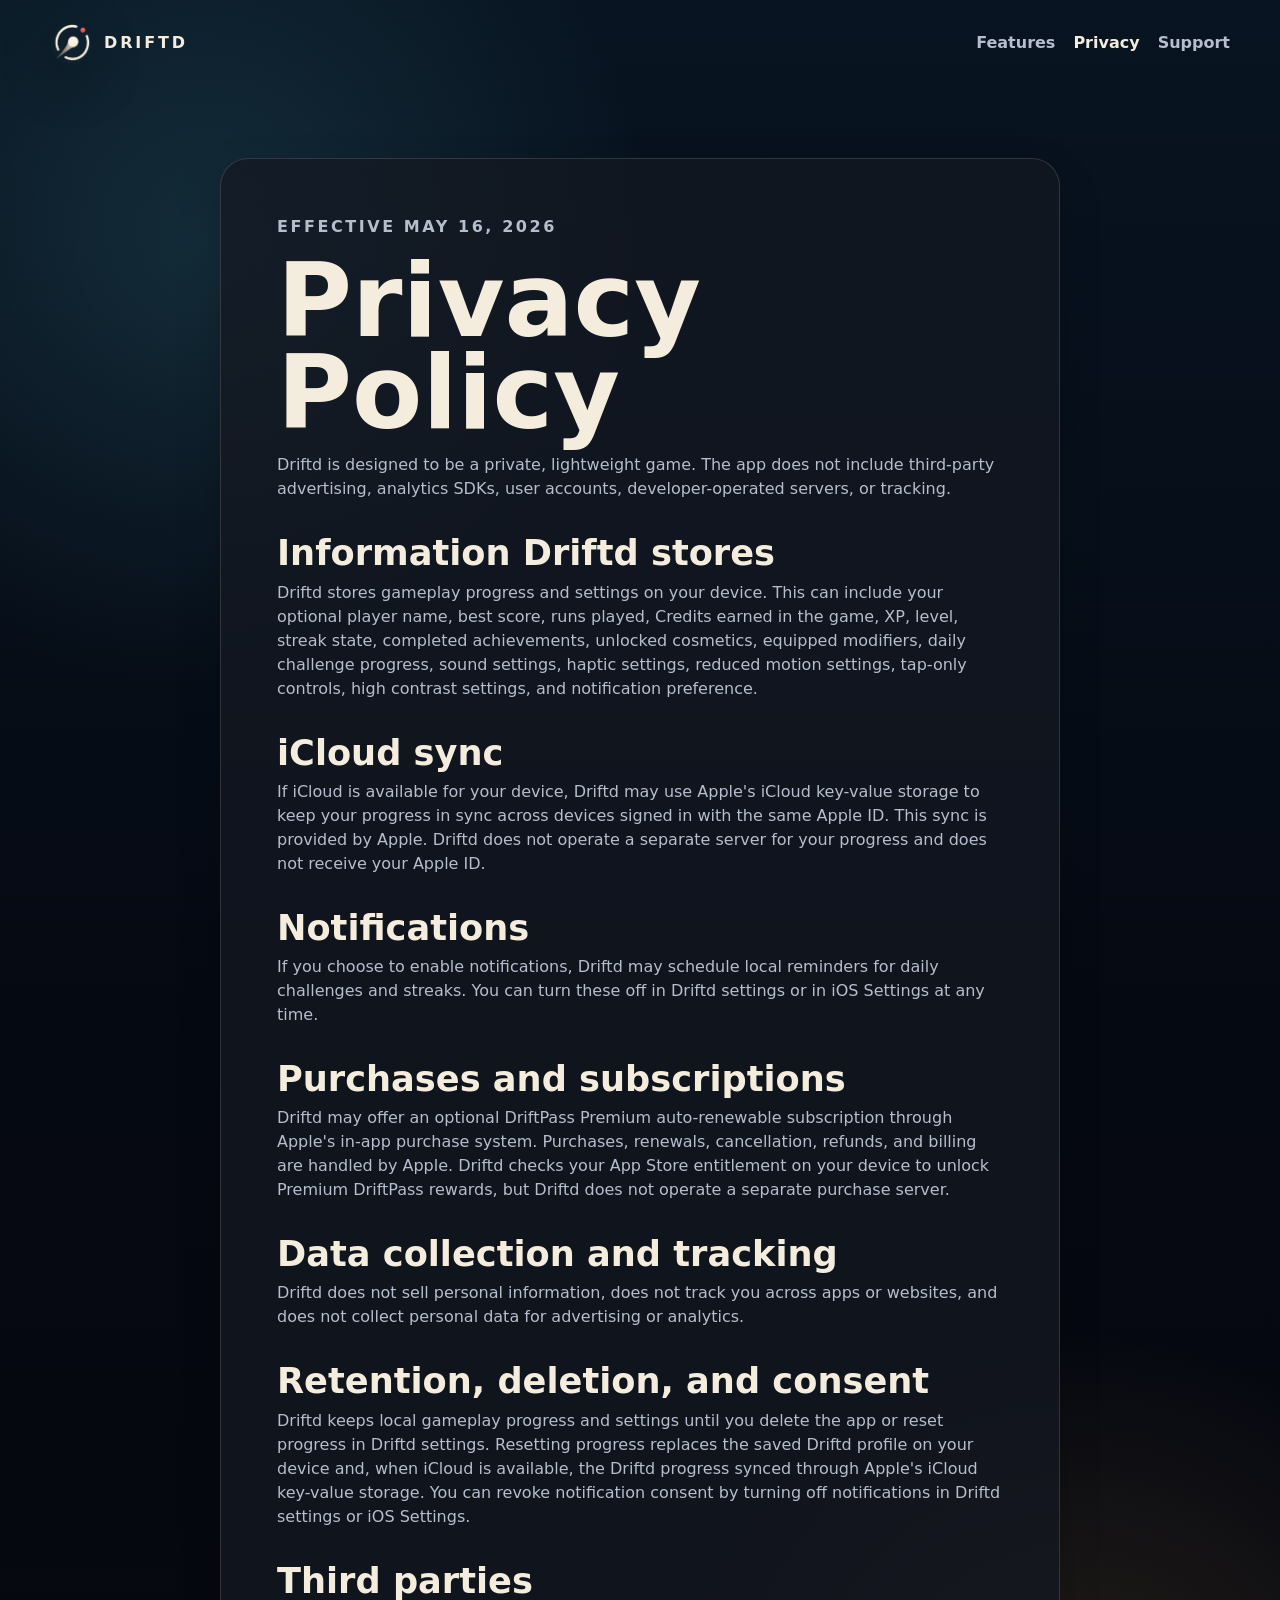
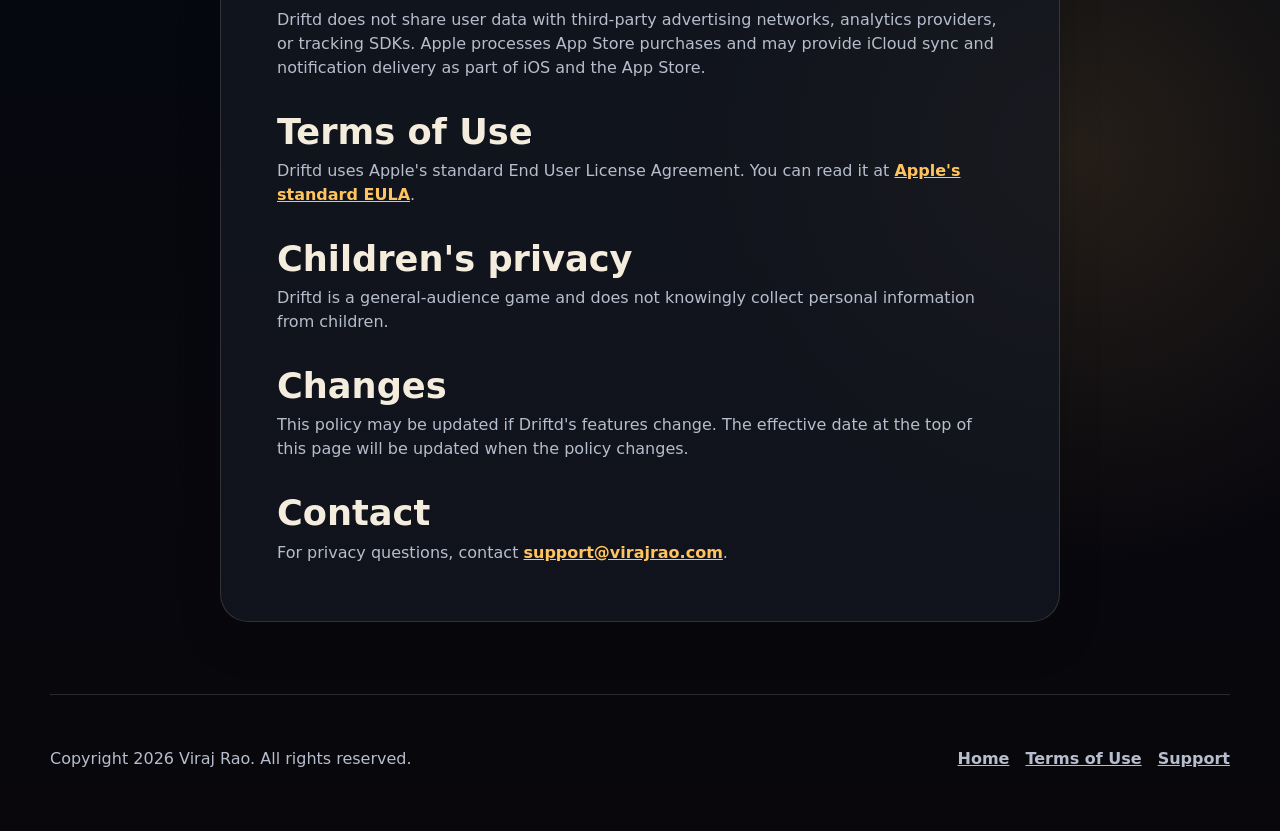
==== privacy.html @ 7805ecb0 "Update App Store legal pages" ====
<!doctype html>
<html lang="en">
<head>
  <meta charset="utf-8">
  <meta name="viewport" content="width=device-width, initial-scale=1">
  <title>Privacy Policy - Driftd</title>
  <meta name="description" content="Privacy Policy for Driftd, an iPhone game by Viraj Rao.">
  <link rel="icon" href="assets/driftd-app-icon.png">
  <link rel="stylesheet" href="styles.css">
</head>
<body>
  <header class="site-header">
    <a class="brand" href="index.html" aria-label="Driftd home">
      <img src="assets/driftd-logo.png" alt="" width="42" height="42">
      <span>DRIFTD</span>
    </a>
    <nav aria-label="Main navigation">
      <a href="index.html#features">Features</a>
      <a href="privacy.html" aria-current="page">Privacy</a>
      <a href="support.html">Support</a>
    </nav>
  </header>

  <main class="legal">
    <p class="eyebrow">Effective May 16, 2026</p>
    <h1>Privacy Policy</h1>

    <p>Driftd is designed to be a private, lightweight game. The app does not include third-party advertising, analytics SDKs, user accounts, developer-operated servers, or tracking.</p>

    <h2>Information Driftd stores</h2>
    <p>Driftd stores gameplay progress and settings on your device. This can include your optional player name, best score, runs played, Credits earned in the game, XP, level, streak state, completed achievements, unlocked cosmetics, equipped modifiers, daily challenge progress, sound settings, haptic settings, reduced motion settings, tap-only controls, high contrast settings, and notification preference.</p>

    <h2>iCloud sync</h2>
    <p>If iCloud is available for your device, Driftd may use Apple's iCloud key-value storage to keep your progress in sync across devices signed in with the same Apple ID. This sync is provided by Apple. Driftd does not operate a separate server for your progress and does not receive your Apple ID.</p>

    <h2>Notifications</h2>
    <p>If you choose to enable notifications, Driftd may schedule local reminders for daily challenges and streaks. You can turn these off in Driftd settings or in iOS Settings at any time.</p>

    <h2>Purchases and subscriptions</h2>
    <p>Driftd may offer an optional DriftPass Premium auto-renewable subscription through Apple's in-app purchase system. Purchases, renewals, cancellation, refunds, and billing are handled by Apple. Driftd checks your App Store entitlement on your device to unlock Premium DriftPass rewards, but Driftd does not operate a separate purchase server.</p>

    <h2>Data collection and tracking</h2>
    <p>Driftd does not sell personal information, does not track you across apps or websites, and does not collect personal data for advertising or analytics.</p>

    <h2>Retention, deletion, and consent</h2>
    <p>Driftd keeps local gameplay progress and settings until you delete the app or reset progress in Driftd settings. Resetting progress replaces the saved Driftd profile on your device and, when iCloud is available, the Driftd progress synced through Apple's iCloud key-value storage. You can revoke notification consent by turning off notifications in Driftd settings or iOS Settings.</p>

    <h2>Third parties</h2>
    <p>Driftd does not share user data with third-party advertising networks, analytics providers, or tracking SDKs. Apple processes App Store purchases and may provide iCloud sync and notification delivery as part of iOS and the App Store.</p>

    <h2>Terms of Use</h2>
    <p>Driftd uses Apple's standard End User License Agreement. You can read it at <a href="https://www.apple.com/legal/internet-services/itunes/dev/stdeula/">Apple's standard EULA</a>.</p>

    <h2>Children's privacy</h2>
    <p>Driftd is a general-audience game and does not knowingly collect personal information from children.</p>

    <h2>Changes</h2>
    <p>This policy may be updated if Driftd's features change. The effective date at the top of this page will be updated when the policy changes.</p>

    <h2>Contact</h2>
    <p>For privacy questions, contact <a href="mailto:support@virajrao.com">support@virajrao.com</a>.</p>
  </main>

  <footer class="site-footer">
    <p>Copyright 2026 Viraj Rao. All rights reserved.</p>
    <div>
      <a href="index.html">Home</a>
      <a href="https://www.apple.com/legal/internet-services/itunes/dev/stdeula/">Terms of Use</a>
      <a href="support.html">Support</a>
    </div>
  </footer>
</body>
</html>
---- styles.css ----
:root {
  color-scheme: dark;
  --ink: #050912;
  --panel: #151922;
  --panel-strong: #1d202a;
  --cream: #f4eddd;
  --muted: #b6bdcc;
  --cyan: #6deaff;
  --gold: #ffc45f;
  --coral: #ff796f;
  --lime: #b9f783;
  --line: rgba(244, 237, 221, 0.14);
}

* {
  box-sizing: border-box;
}

html {
  scroll-behavior: smooth;
}

body {
  margin: 0;
  font-family: Inter, ui-sans-serif, system-ui, -apple-system, BlinkMacSystemFont, "Segoe UI", sans-serif;
  background:
    radial-gradient(circle at 16% 10%, rgba(109, 234, 255, 0.12), transparent 28rem),
    radial-gradient(circle at 84% 72%, rgba(255, 196, 95, 0.12), transparent 26rem),
    linear-gradient(180deg, #081421 0%, var(--ink) 42%, #09070c 100%);
  color: var(--cream);
  line-height: 1.5;
}

a {
  color: inherit;
}

.site-header,
.site-footer {
  width: min(1180px, calc(100% - 32px));
  margin: 0 auto;
  display: flex;
  align-items: center;
  justify-content: space-between;
  gap: 18px;
}

.site-header {
  padding: 22px 0;
}

.brand {
  display: inline-flex;
  align-items: center;
  gap: 12px;
  text-decoration: none;
  font-weight: 800;
  letter-spacing: 0.18em;
}

.brand img,
.app-icon {
  border-radius: 22px;
  box-shadow: 0 18px 52px rgba(0, 0, 0, 0.32);
}

nav {
  display: flex;
  align-items: center;
  gap: 18px;
  color: var(--muted);
  font-weight: 700;
}

nav a {
  text-decoration: none;
}

nav a:hover,
nav a[aria-current="page"] {
  color: var(--cream);
}

.hero {
  width: min(1180px, calc(100% - 32px));
  min-height: calc(100svh - 88px);
  margin: 0 auto;
  display: grid;
  grid-template-columns: minmax(0, 1fr) minmax(320px, 430px);
  gap: 64px;
  align-items: center;
  padding: 28px 0 70px;
}

.hero-copy {
  max-width: 650px;
}

.eyebrow {
  margin: 0 0 10px;
  color: var(--gold);
  font-size: 0.84rem;
  font-weight: 800;
  letter-spacing: 0.16em;
  text-transform: uppercase;
}

h1,
h2,
h3,
p {
  overflow-wrap: anywhere;
}

h1 {
  margin: 16px 0 14px;
  font-size: clamp(4.8rem, 16vw, 10.5rem);
  line-height: 0.9;
  letter-spacing: 0;
}

.lede {
  max-width: 560px;
  margin: 0;
  color: var(--muted);
  font-size: clamp(1.22rem, 2.8vw, 2rem);
  font-weight: 650;
}

.actions {
  display: flex;
  flex-wrap: wrap;
  gap: 14px;
  margin-top: 32px;
}

.button {
  display: inline-flex;
  align-items: center;
  justify-content: center;
  min-height: 52px;
  padding: 0 20px;
  border-radius: 999px;
  text-decoration: none;
  font-weight: 800;
}

.primary {
  background: var(--gold);
  color: #15100a;
}

.secondary {
  background: rgba(244, 237, 221, 0.08);
  color: var(--cream);
  border: 1px solid var(--line);
}

.hero-media {
  justify-self: center;
  width: min(100%, 390px);
  max-height: 78svh;
  overflow: hidden;
  border: 1px solid var(--line);
  border-radius: 34px;
  background: var(--panel);
  box-shadow: 0 26px 80px rgba(0, 0, 0, 0.38);
}

.hero-media img,
.phone-grid img {
  display: block;
  width: 100%;
  height: auto;
}

.section {
  width: min(1180px, calc(100% - 32px));
  margin: 0 auto;
  padding: 72px 0;
}

.section-heading {
  max-width: 760px;
  margin-bottom: 28px;
}

h2 {
  margin: 0;
  font-size: clamp(2.2rem, 7vw, 4.8rem);
  line-height: 1;
  letter-spacing: 0;
}

.feature-grid {
  display: grid;
  grid-template-columns: repeat(3, minmax(0, 1fr));
  gap: 14px;
}

.feature-grid article,
.legal,
.phone-grid figure {
  border: 1px solid var(--line);
  background: rgba(21, 25, 34, 0.74);
  box-shadow: 0 18px 44px rgba(0, 0, 0, 0.18);
}

.feature-grid article {
  min-height: 190px;
  padding: 24px;
  border-radius: 24px;
}

h3 {
  margin: 0 0 10px;
  font-size: 1.3rem;
}

.feature-grid p,
.legal p {
  margin: 0;
  color: var(--muted);
  font-size: 1rem;
}

.phone-grid {
  display: grid;
  grid-template-columns: repeat(4, minmax(0, 1fr));
  gap: 16px;
}

.phone-grid figure {
  margin: 0;
  border-radius: 24px;
  overflow: hidden;
}

.phone-grid img {
  aspect-ratio: 1320 / 2868;
  object-fit: cover;
  object-position: top;
}

figcaption {
  padding: 14px 16px 16px;
  color: var(--cream);
  font-weight: 800;
}

.legal {
  width: min(840px, calc(100% - 32px));
  margin: 72px auto;
  padding: clamp(24px, 6vw, 56px);
  border-radius: 28px;
}

.legal h1 {
  font-size: clamp(3rem, 10vw, 6.4rem);
}

.legal h2 {
  margin-top: 34px;
  margin-bottom: 10px;
  font-size: clamp(1.45rem, 4vw, 2.2rem);
}

.legal a {
  color: var(--gold);
  font-weight: 800;
}

.site-footer {
  padding: 36px 0 44px;
  color: var(--muted);
  border-top: 1px solid var(--line);
}

.site-footer div {
  display: flex;
  gap: 16px;
  font-weight: 800;
}

@media (max-width: 900px) {
  .site-header,
  .site-footer {
    align-items: flex-start;
    flex-direction: column;
  }

  .hero {
    grid-template-columns: 1fr;
    gap: 34px;
    min-height: 0;
  }

  .hero-media {
    width: min(100%, 330px);
  }

  .feature-grid,
  .phone-grid {
    grid-template-columns: 1fr 1fr;
  }
}

@media (max-width: 560px) {
  nav {
    width: 100%;
    justify-content: space-between;
    gap: 10px;
  }

  .actions,
  .button {
    width: 100%;
  }

  .feature-grid,
  .phone-grid {
    grid-template-columns: 1fr;
  }
}
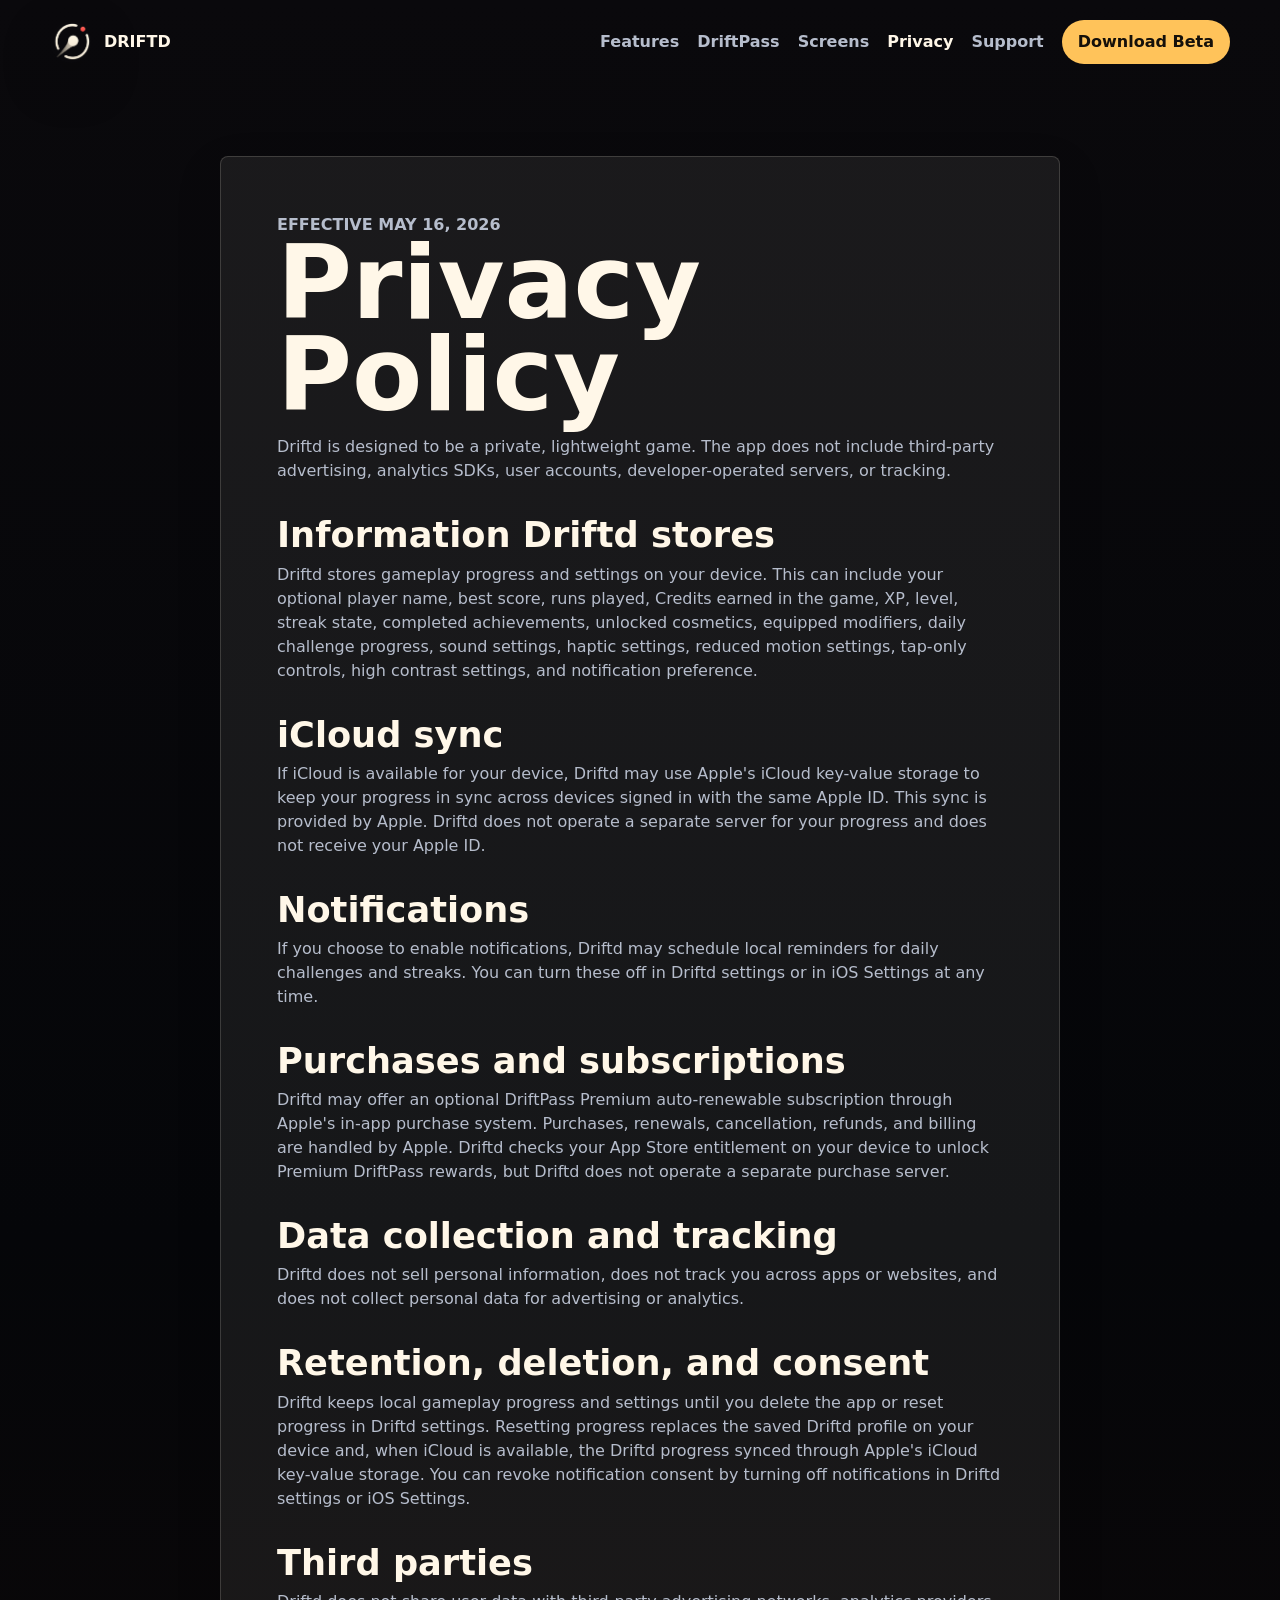
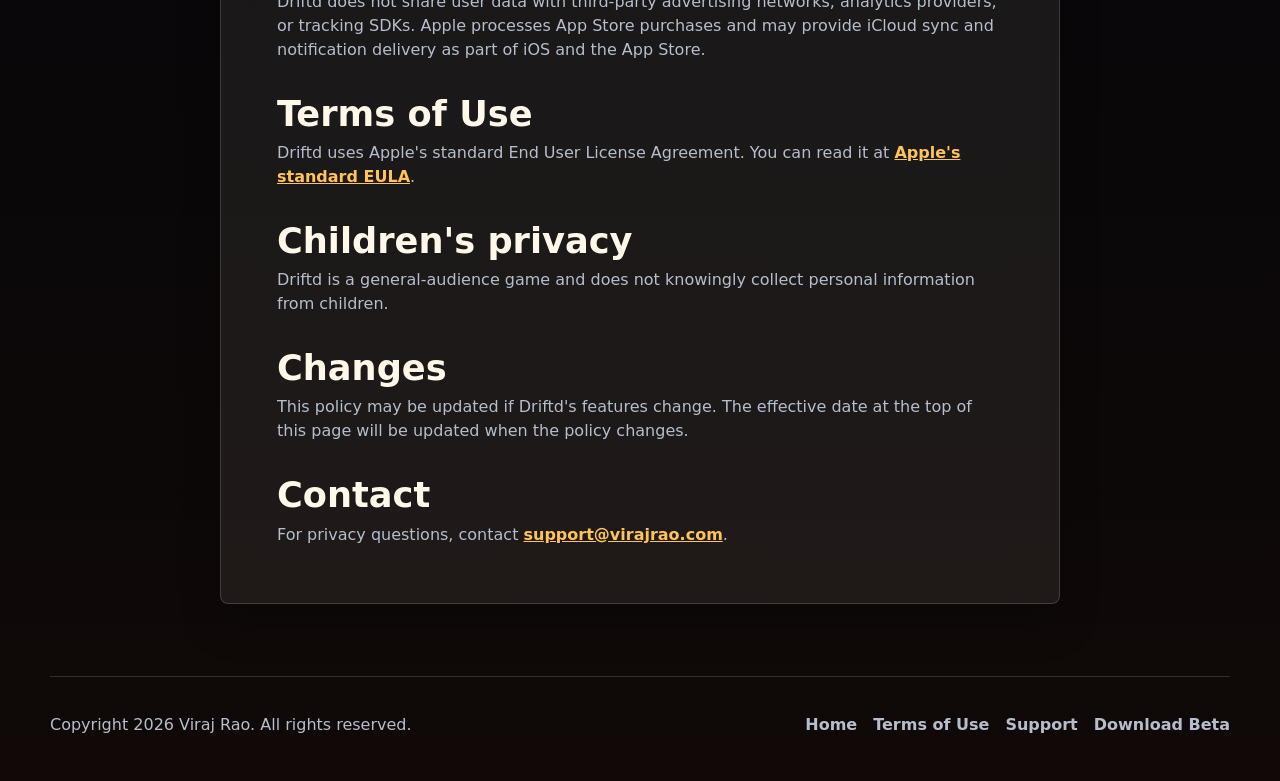
==== commit e7ba98d4: "Refresh Driftd website beta landing page" ====
--- a/privacy.html
+++ b/privacy.html
@@ -16,8 +16,11 @@
     </a>
     <nav aria-label="Main navigation">
       <a href="index.html#features">Features</a>
+      <a href="index.html#driftpass">DriftPass</a>
+      <a href="index.html#screenshots">Screens</a>
       <a href="privacy.html" aria-current="page">Privacy</a>
       <a href="support.html">Support</a>
+      <a class="nav-cta" href="https://testflight.apple.com/join/kvmJxUBj">Download Beta</a>
     </nav>
   </header>
 
@@ -67,6 +70,7 @@
       <a href="index.html">Home</a>
       <a href="https://www.apple.com/legal/internet-services/itunes/dev/stdeula/">Terms of Use</a>
       <a href="support.html">Support</a>
+      <a href="https://testflight.apple.com/join/kvmJxUBj">Download Beta</a>
     </div>
   </footer>
 </body>
--- a/styles.css
+++ b/styles.css
@@ -1,15 +1,18 @@
 :root {
   color-scheme: dark;
-  --ink: #050912;
-  --panel: #151922;
-  --panel-strong: #1d202a;
-  --cream: #f4eddd;
+  --bg: #08080d;
+  --bg-deep: #050609;
+  --ink: #fff7e8;
+  --soft: #e3ddcf;
   --muted: #b6bdcc;
+  --surface: rgba(255, 247, 232, 0.07);
+  --surface-strong: rgba(255, 247, 232, 0.12);
+  --line: rgba(255, 247, 232, 0.16);
+  --gold: #ffc35a;
   --cyan: #6deaff;
-  --gold: #ffc45f;
   --coral: #ff796f;
-  --lime: #b9f783;
-  --line: rgba(244, 237, 221, 0.14);
+  --violet: #9b7cf6;
+  --green: #b9f783;
 }
 
 * {
@@ -18,17 +21,16 @@
 
 html {
   scroll-behavior: smooth;
+  overflow-x: hidden;
 }
 
 body {
   margin: 0;
   font-family: Inter, ui-sans-serif, system-ui, -apple-system, BlinkMacSystemFont, "Segoe UI", sans-serif;
-  background:
-    radial-gradient(circle at 16% 10%, rgba(109, 234, 255, 0.12), transparent 28rem),
-    radial-gradient(circle at 84% 72%, rgba(255, 196, 95, 0.12), transparent 26rem),
-    linear-gradient(180deg, #081421 0%, var(--ink) 42%, #09070c 100%);
-  color: var(--cream);
+  background: linear-gradient(180deg, #0a090c 0%, var(--bg-deep) 52%, #100908 100%);
+  color: var(--ink);
   line-height: 1.5;
+  overflow-x: hidden;
 }
 
 a {
@@ -37,7 +39,7 @@
 
 .site-header,
 .site-footer {
-  width: min(1180px, calc(100% - 32px));
+  width: min(1180px, calc(100vw - 32px));
   margin: 0 auto;
   display: flex;
   align-items: center;
@@ -46,16 +48,19 @@
 }
 
 .site-header {
-  padding: 22px 0;
+  position: relative;
+  z-index: 4;
+  padding: 20px 0;
 }
 
 .brand {
   display: inline-flex;
   align-items: center;
   gap: 12px;
+  color: var(--ink);
+  font-weight: 900;
+  letter-spacing: 0;
   text-decoration: none;
-  font-weight: 800;
-  letter-spacing: 0.18em;
 }
 
 .brand img,
@@ -66,72 +71,131 @@
 
 nav {
   display: flex;
+  flex-wrap: wrap;
   align-items: center;
-  gap: 18px;
+  justify-content: flex-end;
+  gap: 10px 18px;
   color: var(--muted);
-  font-weight: 700;
+  font-weight: 750;
 }
 
 nav a {
+  padding: 8px 0;
   text-decoration: none;
 }
 
 nav a:hover,
 nav a[aria-current="page"] {
-  color: var(--cream);
+  color: var(--ink);
+}
+
+.nav-cta {
+  min-height: 42px;
+  padding: 10px 16px;
+  border-radius: 999px;
+  background: var(--gold);
+  color: #15100a;
 }
 
 .hero {
-  width: min(1180px, calc(100% - 32px));
-  min-height: calc(100svh - 88px);
+  position: relative;
+  isolation: isolate;
+  min-height: min(640px, 62svh);
+  overflow: hidden;
+  display: flex;
+  align-items: center;
+}
+
+.hero::before {
+  position: absolute;
+  z-index: -1;
+  inset: 0;
+  content: "";
+  background:
+    linear-gradient(90deg, rgba(5, 6, 9, 0.96) 0%, rgba(5, 6, 9, 0.84) 38%, rgba(5, 6, 9, 0.36) 72%, rgba(5, 6, 9, 0.78) 100%),
+    linear-gradient(180deg, rgba(5, 6, 9, 0.12) 0%, rgba(5, 6, 9, 0.86) 100%);
+}
+
+.hero-bg {
+  position: absolute;
+  z-index: -2;
+  inset: 0;
+  background: var(--bg);
+}
+
+.hero-bg img {
+  display: block;
+  width: 100%;
+  height: 100%;
+  object-fit: cover;
+  object-position: 66% 18%;
+  opacity: 0.76;
+  filter: saturate(1.08) contrast(1.08);
+}
+
+.hero-copy {
+  width: min(1180px, calc(100vw - 32px));
   margin: 0 auto;
-  display: grid;
-  grid-template-columns: minmax(0, 1fr) minmax(320px, 430px);
-  gap: 64px;
-  align-items: center;
-  padding: 28px 0 70px;
-}
-
-.hero-copy {
-  max-width: 650px;
+  padding: clamp(24px, 4vw, 46px) 0 clamp(28px, 4vw, 48px);
+}
+
+.app-icon {
+  width: 76px;
+  height: 76px;
 }
 
 .eyebrow {
-  margin: 0 0 10px;
+  margin: 18px 0 10px;
   color: var(--gold);
   font-size: 0.84rem;
-  font-weight: 800;
-  letter-spacing: 0.16em;
+  font-weight: 850;
+  letter-spacing: 0;
   text-transform: uppercase;
 }
 
 h1,
 h2,
 h3,
-p {
+p,
+li {
   overflow-wrap: anywhere;
 }
 
 h1 {
-  margin: 16px 0 14px;
-  font-size: clamp(4.8rem, 16vw, 10.5rem);
+  max-width: 760px;
+  margin: 0 0 14px;
+  font-size: clamp(4.1rem, 9vw, 7.2rem);
   line-height: 0.9;
   letter-spacing: 0;
 }
 
+h2 {
+  margin: 0;
+  color: var(--ink);
+  font-size: clamp(2.15rem, 6vw, 4.7rem);
+  line-height: 1;
+  letter-spacing: 0;
+}
+
+h3 {
+  margin: 0 0 10px;
+  color: var(--ink);
+  font-size: 1.25rem;
+}
+
 .lede {
-  max-width: 560px;
-  margin: 0;
-  color: var(--muted);
-  font-size: clamp(1.22rem, 2.8vw, 2rem);
+  max-width: min(640px, calc(100vw - 32px));
+  margin: 0;
+  color: var(--soft);
+  font-size: clamp(1.2rem, 2.6vw, 1.9rem);
   font-weight: 650;
 }
 
 .actions {
   display: flex;
   flex-wrap: wrap;
-  gap: 14px;
-  margin-top: 32px;
+  gap: 12px;
+  margin-top: 30px;
 }
 
 .button {
@@ -141,8 +205,14 @@
   min-height: 52px;
   padding: 0 20px;
   border-radius: 999px;
+  font-weight: 850;
+  text-align: center;
   text-decoration: none;
-  font-weight: 800;
+}
+
+.button:hover,
+.nav-cta:hover {
+  transform: translateY(-1px);
 }
 
 .primary {
@@ -151,89 +221,179 @@
 }
 
 .secondary {
-  background: rgba(244, 237, 221, 0.08);
-  color: var(--cream);
   border: 1px solid var(--line);
-}
-
-.hero-media {
+  background: var(--surface);
+  color: var(--ink);
+}
+
+.hero-points {
+  display: flex;
+  flex-wrap: wrap;
+  gap: 10px 18px;
+  max-width: 760px;
+  margin-top: 22px;
+  color: var(--muted);
+  font-weight: 750;
+}
+
+.hero-points span {
+  padding-left: 12px;
+  border-left: 3px solid var(--cyan);
+}
+
+.hero-points span:nth-child(2) {
+  border-color: var(--coral);
+}
+
+.hero-points span:nth-child(3) {
+  border-color: var(--green);
+}
+
+.section {
+  width: min(1180px, calc(100vw - 32px));
+  margin: 0 auto;
+  padding: 76px 0;
+}
+
+#features {
+  padding-top: 42px;
+}
+
+.section-heading {
+  max-width: 820px;
+  margin-bottom: 30px;
+}
+
+.section-heading .eyebrow,
+.pass-copy .eyebrow,
+.legal .eyebrow {
+  margin-top: 0;
+}
+
+.section-heading > p:not(.eyebrow),
+.pass-copy > p:not(.eyebrow) {
+  max-width: 690px;
+  margin: 18px 0 0;
+  color: var(--muted);
+  font-size: 1.12rem;
+  font-weight: 600;
+}
+
+.feature-grid {
+  display: grid;
+  grid-template-columns: repeat(3, minmax(0, 1fr));
+  gap: 14px;
+}
+
+.feature-grid article,
+.legal,
+.phone-grid figure {
+  border: 1px solid var(--line);
+  background: var(--surface);
+  box-shadow: 0 18px 44px rgba(0, 0, 0, 0.18);
+}
+
+.feature-grid article {
+  min-height: 184px;
+  padding: 24px;
+  border-top: 4px solid var(--cyan);
+  border-radius: 8px;
+}
+
+.feature-grid article:nth-child(2),
+.feature-grid article:nth-child(6) {
+  border-top-color: var(--gold);
+}
+
+.feature-grid article:nth-child(3),
+.feature-grid article:nth-child(5) {
+  border-top-color: var(--coral);
+}
+
+.feature-grid article:nth-child(4) {
+  border-top-color: var(--violet);
+}
+
+.feature-grid p,
+.legal p {
+  margin: 0;
+  color: var(--muted);
+  font-size: 1rem;
+}
+
+.pass-section {
+  display: grid;
+  grid-template-columns: minmax(0, 1fr) minmax(260px, 350px);
+  gap: clamp(32px, 7vw, 76px);
+  align-items: center;
+}
+
+.pass-copy {
+  max-width: 720px;
+}
+
+.pass-list {
+  display: grid;
+  gap: 10px;
+  margin: 24px 0 28px;
+  padding: 0;
+  color: var(--soft);
+  font-weight: 700;
+  list-style: none;
+}
+
+.pass-list li {
+  position: relative;
+  padding-left: 18px;
+}
+
+.pass-list li::before {
+  position: absolute;
+  top: 0.72em;
+  left: 0;
+  width: 7px;
+  height: 7px;
+  border-radius: 999px;
+  background: var(--cyan);
+  content: "";
+}
+
+.pass-list li:nth-child(2)::before {
+  background: var(--violet);
+}
+
+.pass-list li:nth-child(3)::before {
+  background: var(--gold);
+}
+
+.pass-shot {
   justify-self: center;
-  width: min(100%, 390px);
-  max-height: 78svh;
+  width: min(100%, 350px);
+  margin: 0;
   overflow: hidden;
   border: 1px solid var(--line);
-  border-radius: 34px;
-  background: var(--panel);
+  border-radius: 28px;
+  background: rgba(255, 247, 232, 0.05);
   box-shadow: 0 26px 80px rgba(0, 0, 0, 0.38);
 }
 
-.hero-media img,
+.pass-shot img,
 .phone-grid img {
   display: block;
   width: 100%;
   height: auto;
 }
 
-.section {
-  width: min(1180px, calc(100% - 32px));
-  margin: 0 auto;
-  padding: 72px 0;
-}
-
-.section-heading {
-  max-width: 760px;
-  margin-bottom: 28px;
-}
-
-h2 {
-  margin: 0;
-  font-size: clamp(2.2rem, 7vw, 4.8rem);
-  line-height: 1;
-  letter-spacing: 0;
-}
-
-.feature-grid {
-  display: grid;
-  grid-template-columns: repeat(3, minmax(0, 1fr));
-  gap: 14px;
-}
-
-.feature-grid article,
-.legal,
-.phone-grid figure {
-  border: 1px solid var(--line);
-  background: rgba(21, 25, 34, 0.74);
-  box-shadow: 0 18px 44px rgba(0, 0, 0, 0.18);
-}
-
-.feature-grid article {
-  min-height: 190px;
-  padding: 24px;
-  border-radius: 24px;
-}
-
-h3 {
-  margin: 0 0 10px;
-  font-size: 1.3rem;
-}
-
-.feature-grid p,
-.legal p {
-  margin: 0;
-  color: var(--muted);
-  font-size: 1rem;
-}
-
 .phone-grid {
   display: grid;
-  grid-template-columns: repeat(4, minmax(0, 1fr));
+  grid-template-columns: repeat(auto-fit, minmax(180px, 1fr));
   gap: 16px;
 }
 
 .phone-grid figure {
   margin: 0;
-  border-radius: 24px;
   overflow: hidden;
+  border-radius: 8px;
 }
 
 .phone-grid img {
@@ -244,15 +404,15 @@
 
 figcaption {
   padding: 14px 16px 16px;
-  color: var(--cream);
-  font-weight: 800;
+  color: var(--ink);
+  font-weight: 850;
 }
 
 .legal {
-  width: min(840px, calc(100% - 32px));
+  width: min(840px, calc(100vw - 32px));
   margin: 72px auto;
   padding: clamp(24px, 6vw, 56px);
-  border-radius: 28px;
+  border-radius: 8px;
 }
 
 .legal h1 {
@@ -267,7 +427,7 @@
 
 .legal a {
   color: var(--gold);
-  font-weight: 800;
+  font-weight: 850;
 }
 
 .site-footer {
@@ -276,10 +436,19 @@
   border-top: 1px solid var(--line);
 }
 
+.site-footer p {
+  margin: 0;
+}
+
 .site-footer div {
   display: flex;
-  gap: 16px;
-  font-weight: 800;
+  flex-wrap: wrap;
+  gap: 10px 16px;
+  font-weight: 850;
+}
+
+.site-footer a {
+  text-decoration: none;
 }
 
 @media (max-width: 900px) {
@@ -289,32 +458,105 @@
     flex-direction: column;
   }
 
+  nav {
+    justify-content: flex-start;
+  }
+
   .hero {
+    min-height: 58svh;
+  }
+
+  .hero::before {
+    background:
+      linear-gradient(90deg, rgba(5, 6, 9, 0.96) 0%, rgba(5, 6, 9, 0.82) 55%, rgba(5, 6, 9, 0.58) 100%),
+      linear-gradient(180deg, rgba(5, 6, 9, 0.28) 0%, rgba(5, 6, 9, 0.88) 100%);
+  }
+
+  .hero-bg img {
+    object-position: 58% 18%;
+    opacity: 0.58;
+  }
+
+  .feature-grid {
+    grid-template-columns: 1fr 1fr;
+  }
+
+  .pass-section {
     grid-template-columns: 1fr;
-    gap: 34px;
-    min-height: 0;
-  }
-
-  .hero-media {
-    width: min(100%, 330px);
-  }
-
-  .feature-grid,
-  .phone-grid {
-    grid-template-columns: 1fr 1fr;
-  }
-}
-
-@media (max-width: 560px) {
+  }
+}
+
+@media (max-width: 600px) {
+  .site-header {
+    padding-bottom: 14px;
+  }
+
+  .brand img {
+    width: 38px;
+    height: 38px;
+    border-radius: 14px;
+  }
+
   nav {
     width: 100%;
-    justify-content: space-between;
-    gap: 10px;
-  }
-
-  .actions,
+    gap: 8px 14px;
+    font-size: 0.95rem;
+  }
+
+  .nav-cta {
+    flex: 0 1 21rem;
+    width: min(100%, 21rem);
+    text-align: center;
+  }
+
+  .hero {
+    min-height: 54svh;
+  }
+
+  .hero-copy {
+    padding: 36px 0 48px;
+  }
+
+  .app-icon {
+    width: 74px;
+    height: 74px;
+    border-radius: 18px;
+  }
+
+  h1 {
+    font-size: clamp(4rem, 20vw, 5.4rem);
+  }
+
+  h2 {
+    max-width: min(100%, 21.5rem);
+    font-size: clamp(2rem, 10vw, 3rem);
+  }
+
+  .lede {
+    max-width: min(100%, 21rem);
+    font-size: 1.14rem;
+  }
+
+  .actions {
+    width: 100%;
+    max-width: min(100%, 21rem);
+  }
+
   .button {
     width: 100%;
+  }
+
+  .section-heading,
+  .pass-copy {
+    max-width: min(100%, 21.5rem);
+  }
+
+  .hero-points {
+    display: none;
+  }
+
+  .section {
+    padding: 58px 0;
   }
 
   .feature-grid,
@@ -322,4 +564,3 @@
     grid-template-columns: 1fr;
   }
 }
-
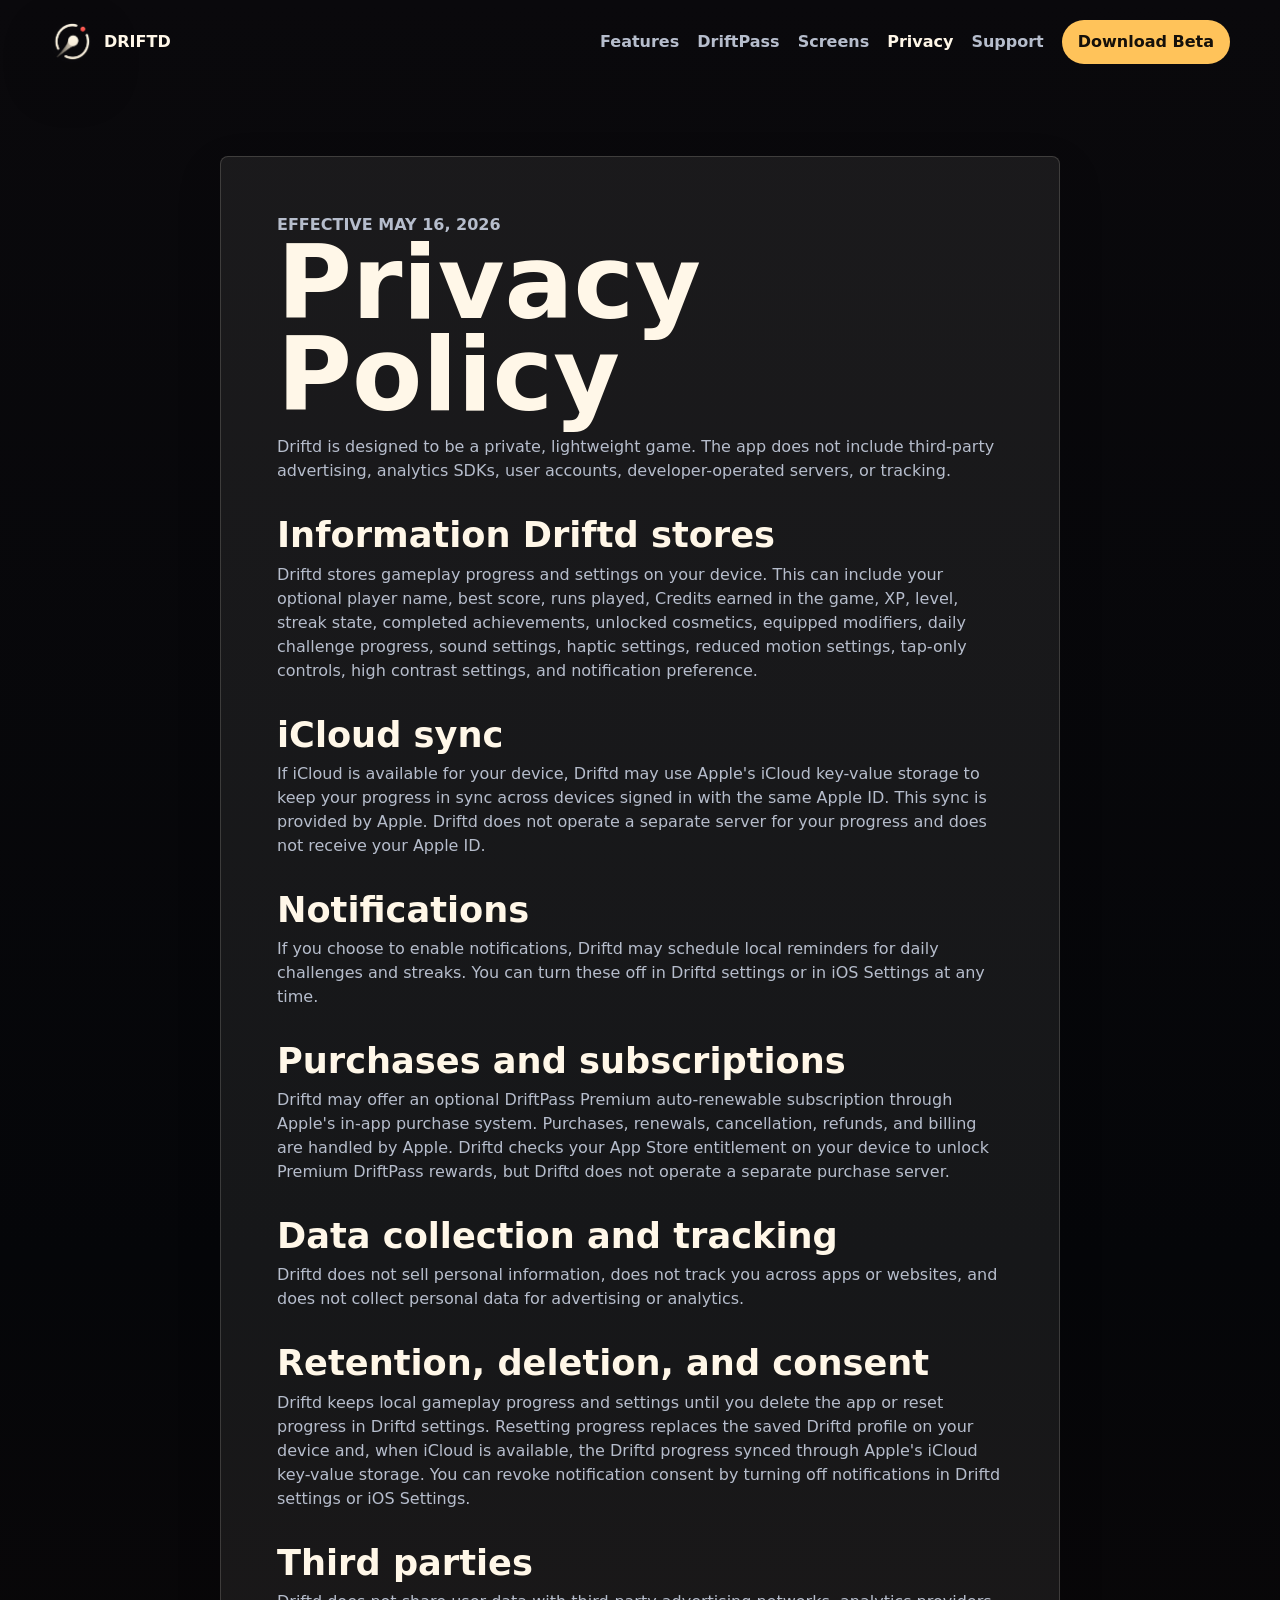
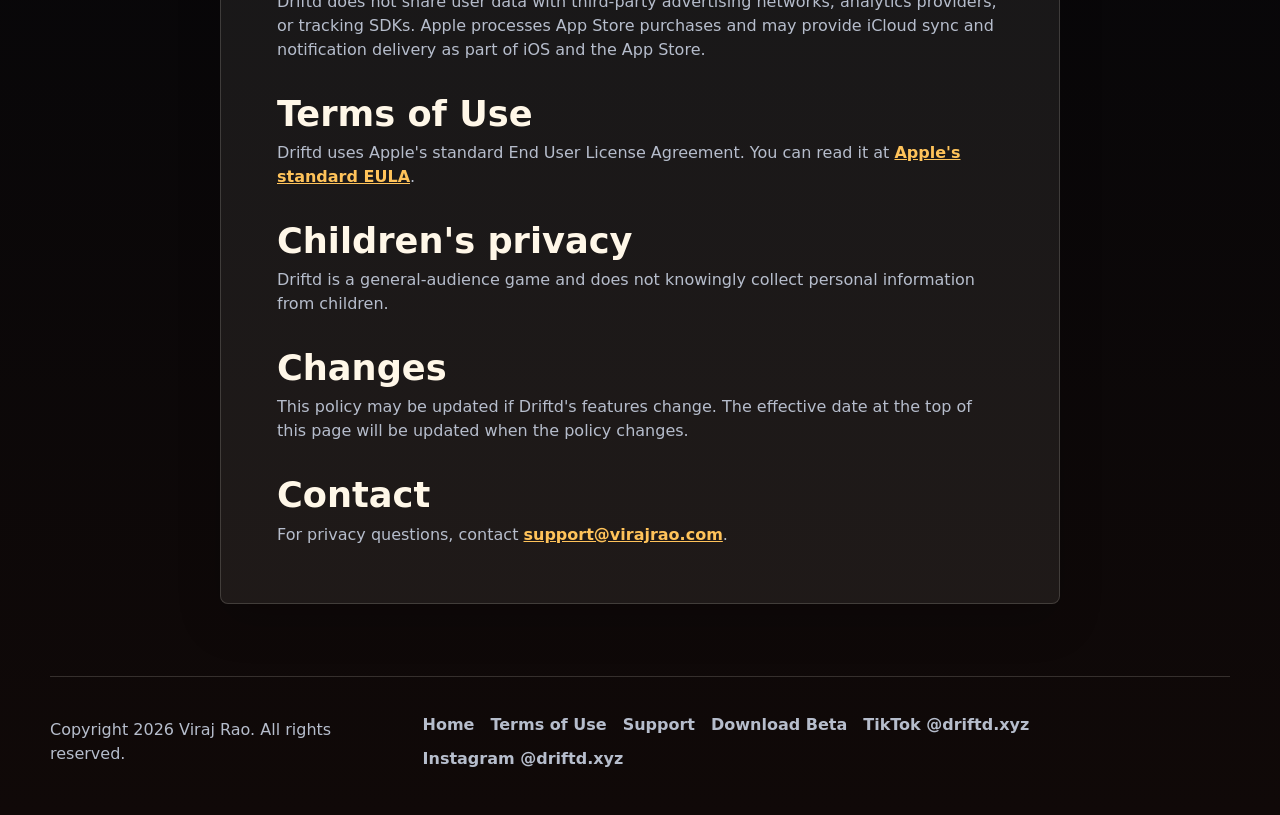
==== commit f1c3176c: "Add Driftd social links" ====
--- a/privacy.html
+++ b/privacy.html
@@ -71,6 +71,8 @@
       <a href="https://www.apple.com/legal/internet-services/itunes/dev/stdeula/">Terms of Use</a>
       <a href="support.html">Support</a>
       <a href="https://testflight.apple.com/join/kvmJxUBj">Download Beta</a>
+      <a href="https://www.tiktok.com/@driftd.xyz">TikTok @driftd.xyz</a>
+      <a href="https://www.instagram.com/driftd.xyz/">Instagram @driftd.xyz</a>
     </div>
   </footer>
 </body>
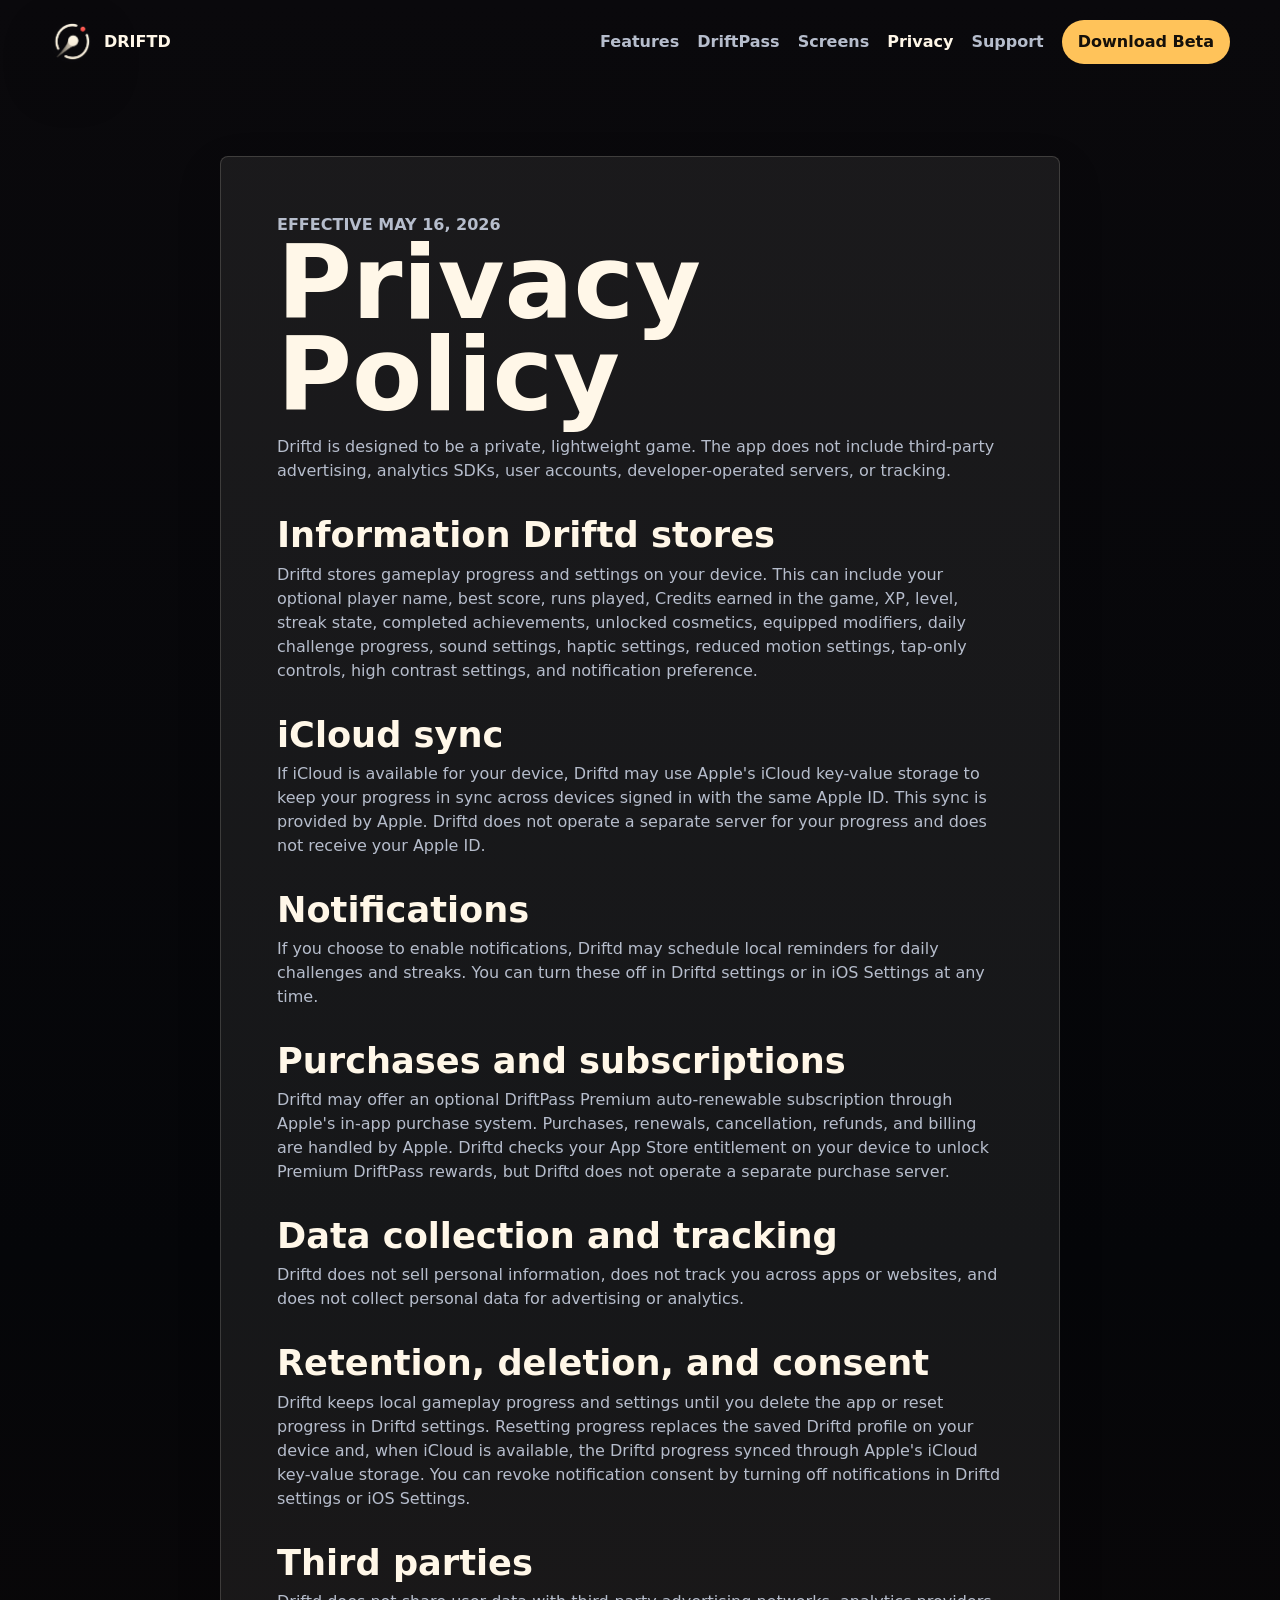
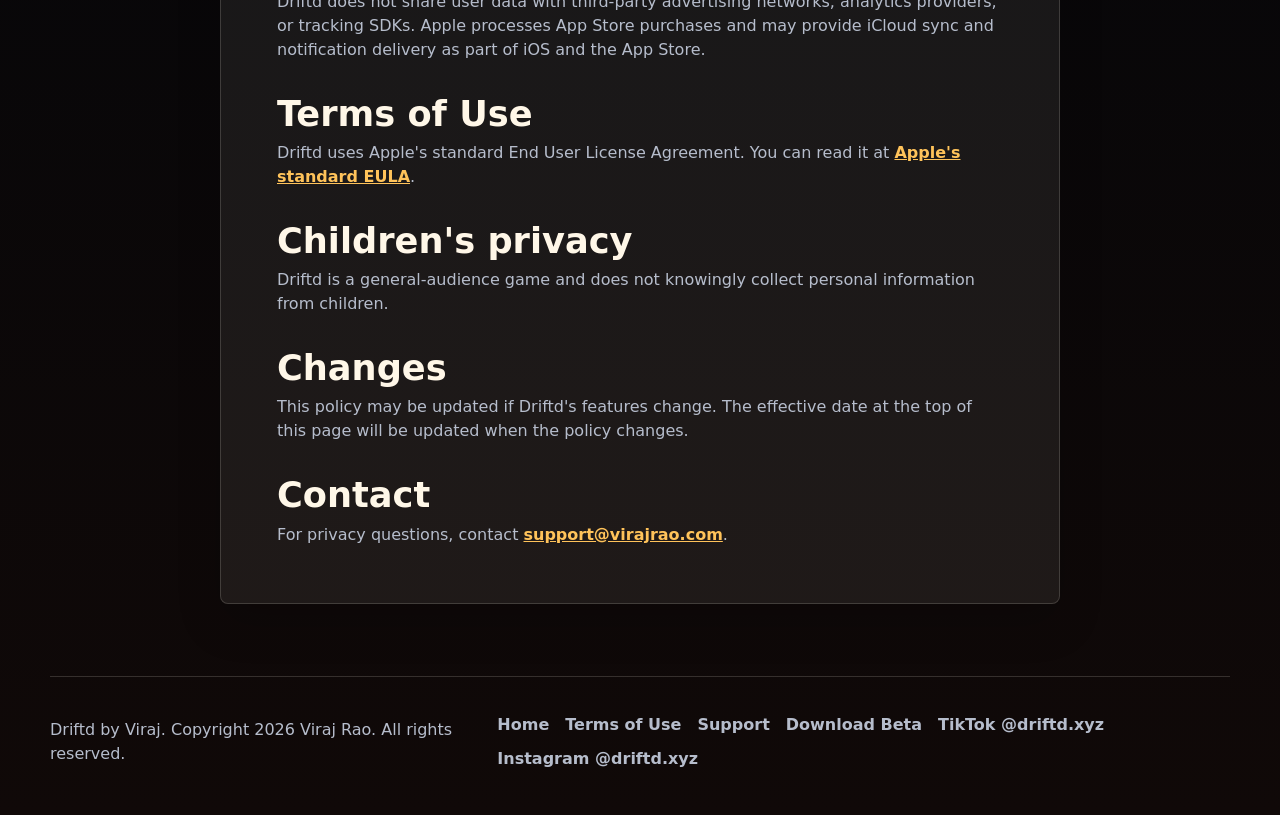
==== commit 5c595511: "Add Viraj credit link" ====
--- a/privacy.html
+++ b/privacy.html
@@ -65,7 +65,7 @@
   </main>
 
   <footer class="site-footer">
-    <p>Copyright 2026 Viraj Rao. All rights reserved.</p>
+    <p>Driftd by <a href="https://virajrao.com">Viraj</a>. Copyright 2026 Viraj Rao. All rights reserved.</p>
     <div>
       <a href="index.html">Home</a>
       <a href="https://www.apple.com/legal/internet-services/itunes/dev/stdeula/">Terms of Use</a>
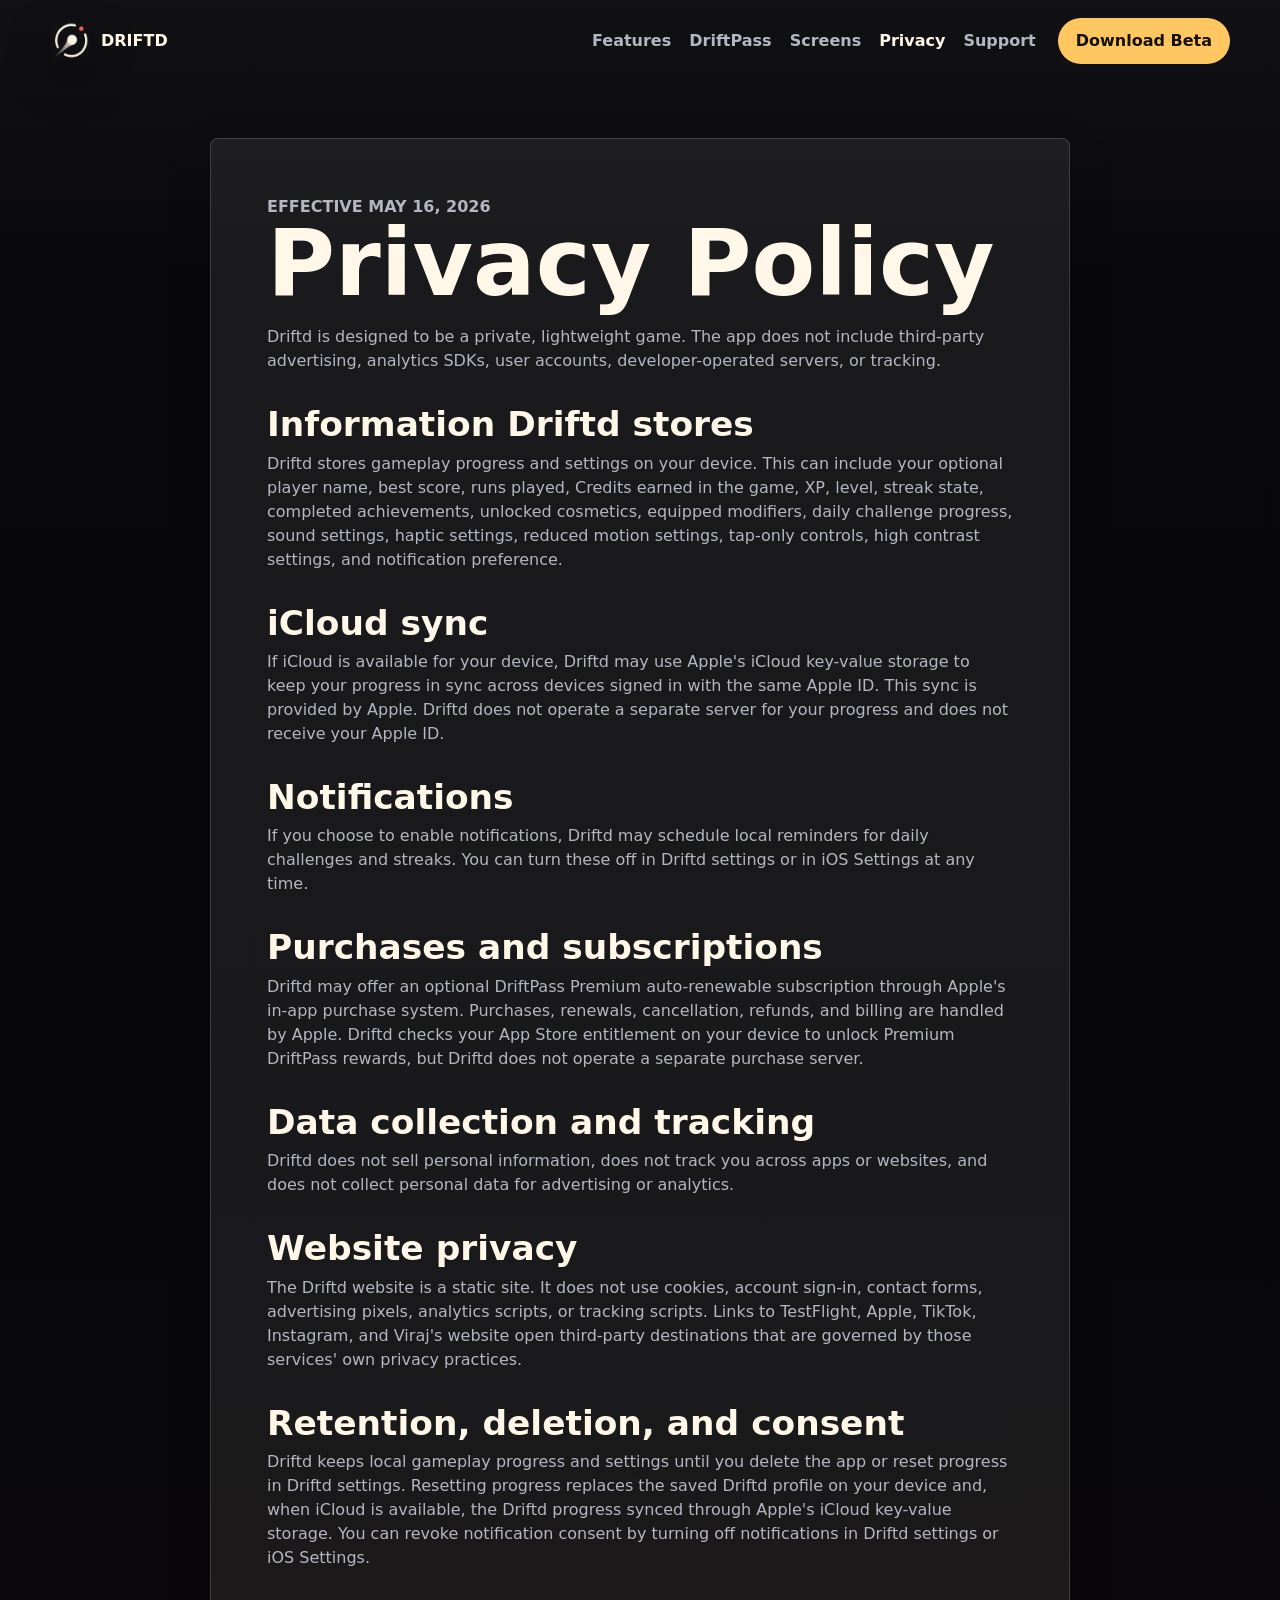
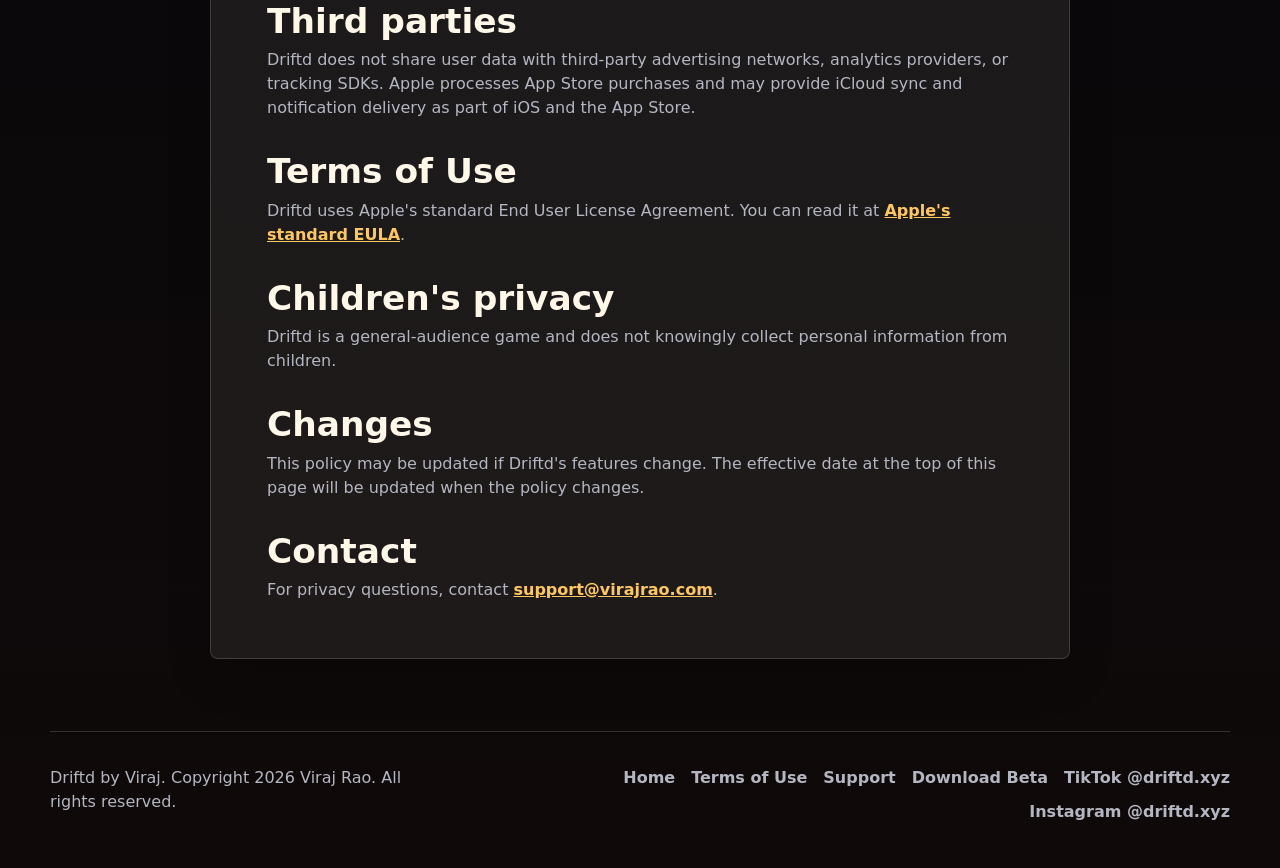
==== commit 81618854: "Refresh Driftd website design" ====
--- a/privacy.html
+++ b/privacy.html
@@ -5,23 +5,39 @@
   <meta name="viewport" content="width=device-width, initial-scale=1">
   <title>Privacy Policy - Driftd</title>
   <meta name="description" content="Privacy Policy for Driftd, an iPhone game by Viraj Rao.">
+  <link rel="canonical" href="https://driftd.xyz/privacy.html">
+  <meta name="theme-color" content="#09090d">
+  <meta property="og:type" content="website">
+  <meta property="og:site_name" content="Driftd">
+  <meta property="og:title" content="Privacy Policy - Driftd">
+  <meta property="og:description" content="Driftd does not include third-party ads, analytics SDKs, accounts, developer-operated servers, or tracking.">
+  <meta property="og:url" content="https://driftd.xyz/privacy.html">
+  <meta property="og:image" content="https://driftd.xyz/assets/driftd-app-icon.png">
+  <meta name="twitter:card" content="summary">
+  <meta name="twitter:title" content="Privacy Policy - Driftd">
+  <meta name="twitter:description" content="Driftd does not include third-party ads, analytics SDKs, accounts, developer-operated servers, or tracking.">
+  <meta name="twitter:image" content="https://driftd.xyz/assets/driftd-app-icon.png">
   <link rel="icon" href="assets/driftd-app-icon.png">
+  <link rel="apple-touch-icon" href="assets/driftd-app-icon.png">
   <link rel="stylesheet" href="styles.css">
 </head>
 <body>
   <header class="site-header">
     <a class="brand" href="index.html" aria-label="Driftd home">
-      <img src="assets/driftd-logo.png" alt="" width="42" height="42">
+      <picture>
+        <source srcset="assets/driftd-logo-mark.webp" type="image/webp">
+        <img src="assets/driftd-logo.png" alt="" width="40" height="40">
+      </picture>
       <span>DRIFTD</span>
     </a>
-    <nav aria-label="Main navigation">
+    <nav class="main-nav" aria-label="Main navigation">
       <a href="index.html#features">Features</a>
       <a href="index.html#driftpass">DriftPass</a>
       <a href="index.html#screenshots">Screens</a>
       <a href="privacy.html" aria-current="page">Privacy</a>
       <a href="support.html">Support</a>
-      <a class="nav-cta" href="https://testflight.apple.com/join/kvmJxUBj">Download Beta</a>
     </nav>
+    <a class="header-cta" href="https://testflight.apple.com/join/kvmJxUBj" aria-label="Download Beta on TestFlight"><span class="cta-full">Download Beta</span><span class="cta-short">Beta</span></a>
   </header>
 
   <main class="legal">
@@ -44,6 +60,9 @@
 
     <h2>Data collection and tracking</h2>
     <p>Driftd does not sell personal information, does not track you across apps or websites, and does not collect personal data for advertising or analytics.</p>
+
+    <h2>Website privacy</h2>
+    <p>The Driftd website is a static site. It does not use cookies, account sign-in, contact forms, advertising pixels, analytics scripts, or tracking scripts. Links to TestFlight, Apple, TikTok, Instagram, and Viraj's website open third-party destinations that are governed by those services' own privacy practices.</p>
 
     <h2>Retention, deletion, and consent</h2>
     <p>Driftd keeps local gameplay progress and settings until you delete the app or reset progress in Driftd settings. Resetting progress replaces the saved Driftd profile on your device and, when iCloud is available, the Driftd progress synced through Apple's iCloud key-value storage. You can revoke notification consent by turning off notifications in Driftd settings or iOS Settings.</p>
--- a/styles.css
+++ b/styles.css
@@ -1,18 +1,21 @@
 :root {
   color-scheme: dark;
-  --bg: #08080d;
-  --bg-deep: #050609;
+  --bg: #08080b;
+  --bg-soft: #111114;
   --ink: #fff7e8;
-  --soft: #e3ddcf;
-  --muted: #b6bdcc;
+  --soft: #e6dfd0;
+  --muted: #b4b6c2;
   --surface: rgba(255, 247, 232, 0.07);
   --surface-strong: rgba(255, 247, 232, 0.12);
   --line: rgba(255, 247, 232, 0.16);
-  --gold: #ffc35a;
-  --cyan: #6deaff;
-  --coral: #ff796f;
-  --violet: #9b7cf6;
-  --green: #b9f783;
+  --line-strong: rgba(255, 247, 232, 0.28);
+  --gold: #ffc762;
+  --cyan: #70e7ff;
+  --coral: #ff7a70;
+  --violet: #a58cff;
+  --green: #baf37d;
+  --max: 1180px;
+  --gutter: 16px;
 }
 
 * {
@@ -26,120 +29,174 @@
 
 body {
   margin: 0;
+  overflow-x: hidden;
+  background:
+    linear-gradient(180deg, rgba(255, 247, 232, 0.035), transparent 18rem),
+    linear-gradient(180deg, #09090d 0%, var(--bg) 48%, #0f0909 100%);
+  color: var(--ink);
   font-family: Inter, ui-sans-serif, system-ui, -apple-system, BlinkMacSystemFont, "Segoe UI", sans-serif;
-  background: linear-gradient(180deg, #0a090c 0%, var(--bg-deep) 52%, #100908 100%);
-  color: var(--ink);
   line-height: 1.5;
-  overflow-x: hidden;
+  text-rendering: optimizeLegibility;
 }
 
 a {
   color: inherit;
 }
 
+a:focus-visible,
+button:focus-visible {
+  outline: 3px solid var(--cyan);
+  outline-offset: 4px;
+}
+
+img {
+  max-width: 100%;
+}
+
 .site-header,
 .site-footer {
-  width: min(1180px, calc(100vw - 32px));
+  width: min(var(--max), calc(100% - 32px));
   margin: 0 auto;
-  display: flex;
-  align-items: center;
-  justify-content: space-between;
-  gap: 18px;
 }
 
 .site-header {
   position: relative;
-  z-index: 4;
-  padding: 20px 0;
+  z-index: 5;
+  display: grid;
+  grid-template-columns: auto minmax(0, 1fr) auto;
+  align-items: center;
+  gap: 22px;
+  padding: 18px 0;
 }
 
 .brand {
   display: inline-flex;
   align-items: center;
-  gap: 12px;
+  gap: 11px;
+  min-width: max-content;
   color: var(--ink);
   font-weight: 900;
   letter-spacing: 0;
   text-decoration: none;
 }
 
+.brand picture,
+.brand img {
+  display: block;
+  width: 40px;
+  height: 40px;
+}
+
 .brand img,
 .app-icon {
-  border-radius: 22px;
-  box-shadow: 0 18px 52px rgba(0, 0, 0, 0.32);
-}
-
-nav {
+  border-radius: 14px;
+  box-shadow: 0 16px 44px rgba(0, 0, 0, 0.34);
+}
+
+.main-nav {
   display: flex;
   flex-wrap: wrap;
   align-items: center;
   justify-content: flex-end;
-  gap: 10px 18px;
+  gap: 8px 18px;
   color: var(--muted);
-  font-weight: 750;
-}
-
-nav a {
+  font-weight: 760;
+}
+
+.main-nav a,
+.site-footer a {
+  text-decoration: none;
+}
+
+.main-nav a {
   padding: 8px 0;
+}
+
+.main-nav a:hover,
+.main-nav a[aria-current="page"],
+.site-footer a:hover {
+  color: var(--ink);
+}
+
+.header-cta,
+.button {
+  display: inline-flex;
+  align-items: center;
+  justify-content: center;
+  min-height: 46px;
+  border-radius: 999px;
+  font-weight: 850;
+  text-align: center;
   text-decoration: none;
-}
-
-nav a:hover,
-nav a[aria-current="page"] {
+  transition: transform 160ms ease, background 160ms ease, border-color 160ms ease;
+}
+
+.header-cta {
+  min-width: max-content;
+  padding: 0 18px;
+  background: var(--gold);
+  color: #171006;
+}
+
+.cta-short {
+  display: none;
+}
+
+.button {
+  min-height: 52px;
+  padding: 0 22px;
+}
+
+.header-cta:hover,
+.button:hover {
+  transform: translateY(-1px);
+}
+
+.primary {
+  background: var(--gold);
+  color: #171006;
+}
+
+.secondary {
+  border: 1px solid var(--line);
+  background: rgba(255, 247, 232, 0.055);
   color: var(--ink);
 }
 
-.nav-cta {
-  min-height: 42px;
-  padding: 10px 16px;
-  border-radius: 999px;
-  background: var(--gold);
-  color: #15100a;
+.secondary:hover {
+  border-color: var(--line-strong);
+  background: rgba(255, 247, 232, 0.095);
 }
 
 .hero {
   position: relative;
   isolation: isolate;
-  min-height: min(640px, 62svh);
   overflow: hidden;
-  display: flex;
-  align-items: center;
-}
-
-.hero::before {
-  position: absolute;
-  z-index: -1;
-  inset: 0;
-  content: "";
+  min-height: min(600px, calc(100svh - 120px));
+  border-top: 1px solid rgba(255, 247, 232, 0.05);
+  border-bottom: 1px solid rgba(255, 247, 232, 0.08);
   background:
-    linear-gradient(90deg, rgba(5, 6, 9, 0.96) 0%, rgba(5, 6, 9, 0.84) 38%, rgba(5, 6, 9, 0.36) 72%, rgba(5, 6, 9, 0.78) 100%),
-    linear-gradient(180deg, rgba(5, 6, 9, 0.12) 0%, rgba(5, 6, 9, 0.86) 100%);
-}
-
-.hero-bg {
-  position: absolute;
-  z-index: -2;
-  inset: 0;
-  background: var(--bg);
-}
-
-.hero-bg img {
+    linear-gradient(90deg, rgba(255, 122, 112, 0.1), transparent 34%),
+    linear-gradient(110deg, rgba(255, 247, 232, 0.055), transparent 42%),
+    linear-gradient(180deg, #141519 0%, #08080b 100%);
+}
+
+.hero-inner {
+  position: relative;
+  width: min(var(--max), calc(100% - 32px));
+  min-height: inherit;
+  margin: 0 auto;
+  padding: clamp(42px, 7vw, 78px) 0 clamp(44px, 7vw, 86px);
+}
+
+.hero-copy {
+  position: relative;
+  z-index: 2;
+  max-width: 640px;
+}
+
+.app-icon {
   display: block;
-  width: 100%;
-  height: 100%;
-  object-fit: cover;
-  object-position: 66% 18%;
-  opacity: 0.76;
-  filter: saturate(1.08) contrast(1.08);
-}
-
-.hero-copy {
-  width: min(1180px, calc(100vw - 32px));
-  margin: 0 auto;
-  padding: clamp(24px, 4vw, 46px) 0 clamp(28px, 4vw, 48px);
-}
-
-.app-icon {
   width: 76px;
   height: 76px;
 }
@@ -147,7 +204,7 @@
 .eyebrow {
   margin: 18px 0 10px;
   color: var(--gold);
-  font-size: 0.84rem;
+  font-size: 0.82rem;
   font-weight: 850;
   letter-spacing: 0;
   text-transform: uppercase;
@@ -161,69 +218,52 @@
   overflow-wrap: anywhere;
 }
 
+h1,
+h2,
+h3 {
+  color: var(--ink);
+}
+
 h1 {
   max-width: 760px;
   margin: 0 0 14px;
-  font-size: clamp(4.1rem, 9vw, 7.2rem);
+  font-size: clamp(4.2rem, 9vw, 7.2rem);
   line-height: 0.9;
   letter-spacing: 0;
 }
 
 h2 {
+  max-width: 860px;
   margin: 0;
-  color: var(--ink);
-  font-size: clamp(2.15rem, 6vw, 4.7rem);
+  font-size: clamp(2.15rem, 5.7vw, 4.6rem);
   line-height: 1;
   letter-spacing: 0;
 }
 
 h3 {
   margin: 0 0 10px;
-  color: var(--ink);
-  font-size: 1.25rem;
+  font-size: 1.22rem;
 }
 
 .lede {
-  max-width: min(640px, calc(100vw - 32px));
+  max-width: min(620px, 100%);
   margin: 0;
   color: var(--soft);
-  font-size: clamp(1.2rem, 2.6vw, 1.9rem);
-  font-weight: 650;
+  font-size: clamp(1.22rem, 2.4vw, 1.78rem);
+  font-weight: 680;
 }
 
 .actions {
   display: flex;
   flex-wrap: wrap;
   gap: 12px;
-  margin-top: 30px;
-}
-
-.button {
-  display: inline-flex;
-  align-items: center;
-  justify-content: center;
-  min-height: 52px;
-  padding: 0 20px;
-  border-radius: 999px;
-  font-weight: 850;
-  text-align: center;
-  text-decoration: none;
-}
-
-.button:hover,
-.nav-cta:hover {
-  transform: translateY(-1px);
-}
-
-.primary {
-  background: var(--gold);
-  color: #15100a;
-}
-
-.secondary {
-  border: 1px solid var(--line);
-  background: var(--surface);
-  color: var(--ink);
+  margin-top: 28px;
+}
+
+.hero-points,
+.pass-list {
+  padding: 0;
+  list-style: none;
 }
 
 .hero-points {
@@ -231,36 +271,77 @@
   flex-wrap: wrap;
   gap: 10px 18px;
   max-width: 760px;
-  margin-top: 22px;
+  margin: 22px 0 0;
   color: var(--muted);
-  font-weight: 750;
-}
-
-.hero-points span {
+  font-weight: 760;
+}
+
+.hero-points li {
   padding-left: 12px;
   border-left: 3px solid var(--cyan);
 }
 
-.hero-points span:nth-child(2) {
+.hero-points li:nth-child(2) {
   border-color: var(--coral);
 }
 
-.hero-points span:nth-child(3) {
+.hero-points li:nth-child(3) {
   border-color: var(--green);
 }
 
+.hero-showcase {
+  position: absolute;
+  top: 28px;
+  right: max(0px, calc((100vw - var(--max)) / -9));
+  bottom: -92px;
+  width: min(48vw, 600px);
+  pointer-events: none;
+}
+
+.phone-shot {
+  position: absolute;
+  display: block;
+  overflow: hidden;
+  border: 1px solid rgba(255, 247, 232, 0.18);
+  border-radius: 30px;
+  background: #111218;
+  box-shadow: 0 34px 90px rgba(0, 0, 0, 0.42);
+}
+
+.phone-shot img,
+.pass-shot img,
+.phone-grid img {
+  display: block;
+  width: 100%;
+  height: auto;
+}
+
+.phone-shot-primary {
+  top: 26px;
+  right: 48px;
+  width: min(35vw, 290px);
+}
+
+.phone-shot-secondary {
+  top: 132px;
+  right: 282px;
+  width: min(26vw, 232px);
+  opacity: 0.62;
+  filter: saturate(0.9);
+}
+
 .section {
-  width: min(1180px, calc(100vw - 32px));
+  width: min(var(--max), calc(100% - 32px));
   margin: 0 auto;
-  padding: 76px 0;
+  padding: clamp(58px, 8vw, 86px) 0;
 }
 
 #features {
-  padding-top: 42px;
+  padding-top: clamp(48px, 6vw, 72px);
 }
 
 .section-heading {
-  max-width: 820px;
+  max-width: 850px;
   margin-bottom: 30px;
 }
 
@@ -272,11 +353,11 @@
 
 .section-heading > p:not(.eyebrow),
 .pass-copy > p:not(.eyebrow) {
-  max-width: 690px;
+  max-width: 700px;
   margin: 18px 0 0;
   color: var(--muted);
-  font-size: 1.12rem;
-  font-weight: 600;
+  font-size: 1.1rem;
+  font-weight: 620;
 }
 
 .feature-grid {
@@ -287,15 +368,16 @@
 
 .feature-grid article,
 .legal,
-.phone-grid figure {
+.phone-grid figure,
+.pass-shot {
   border: 1px solid var(--line);
   background: var(--surface);
   box-shadow: 0 18px 44px rgba(0, 0, 0, 0.18);
 }
 
 .feature-grid article {
-  min-height: 184px;
-  padding: 24px;
+  min-height: 174px;
+  padding: 23px;
   border-top: 4px solid var(--cyan);
   border-radius: 8px;
 }
@@ -315,7 +397,8 @@
 }
 
 .feature-grid p,
-.legal p {
+.legal p,
+.legal li {
   margin: 0;
   color: var(--muted);
   font-size: 1rem;
@@ -323,23 +406,21 @@
 
 .pass-section {
   display: grid;
-  grid-template-columns: minmax(0, 1fr) minmax(260px, 350px);
-  gap: clamp(32px, 7vw, 76px);
+  grid-template-columns: minmax(0, 1fr) minmax(220px, 300px);
+  gap: clamp(32px, 7vw, 78px);
   align-items: center;
 }
 
 .pass-copy {
-  max-width: 720px;
+  max-width: 740px;
 }
 
 .pass-list {
   display: grid;
   gap: 10px;
   margin: 24px 0 28px;
-  padding: 0;
   color: var(--soft);
-  font-weight: 700;
-  list-style: none;
+  font-weight: 730;
 }
 
 .pass-list li {
@@ -368,26 +449,16 @@
 
 .pass-shot {
   justify-self: center;
-  width: min(100%, 350px);
+  width: min(100%, 300px);
   margin: 0;
   overflow: hidden;
-  border: 1px solid var(--line);
-  border-radius: 28px;
-  background: rgba(255, 247, 232, 0.05);
-  box-shadow: 0 26px 80px rgba(0, 0, 0, 0.38);
-}
-
-.pass-shot img,
-.phone-grid img {
-  display: block;
-  width: 100%;
-  height: auto;
+  border-radius: 8px;
 }
 
 .phone-grid {
   display: grid;
-  grid-template-columns: repeat(auto-fit, minmax(180px, 1fr));
-  gap: 16px;
+  grid-template-columns: repeat(5, minmax(0, 1fr));
+  gap: 14px;
 }
 
 .phone-grid figure {
@@ -409,20 +480,30 @@
 }
 
 .legal {
-  width: min(840px, calc(100vw - 32px));
-  margin: 72px auto;
+  width: min(860px, calc(100% - 32px));
+  margin: 56px auto 72px;
   padding: clamp(24px, 6vw, 56px);
   border-radius: 8px;
+  overflow: hidden;
 }
 
 .legal h1 {
-  font-size: clamp(3rem, 10vw, 6.4rem);
+  margin: 0 0 18px;
+  font-size: clamp(2.7rem, 8vw, 5.8rem);
+  line-height: 0.95;
 }
 
 .legal h2 {
   margin-top: 34px;
   margin-bottom: 10px;
-  font-size: clamp(1.45rem, 4vw, 2.2rem);
+  font-size: clamp(1.42rem, 4vw, 2.15rem);
+}
+
+.legal ul {
+  display: grid;
+  gap: 9px;
+  margin: 12px 0 0;
+  padding-left: 20px;
 }
 
 .legal a {
@@ -431,50 +512,89 @@
 }
 
 .site-footer {
-  padding: 36px 0 44px;
+  display: flex;
+  align-items: flex-start;
+  justify-content: space-between;
+  gap: 22px;
+  padding: 34px 0 44px;
+  border-top: 1px solid var(--line);
   color: var(--muted);
-  border-top: 1px solid var(--line);
 }
 
 .site-footer p {
+  max-width: 390px;
   margin: 0;
 }
 
 .site-footer div {
   display: flex;
   flex-wrap: wrap;
+  justify-content: flex-end;
   gap: 10px 16px;
+  max-width: 670px;
   font-weight: 850;
 }
 
-.site-footer a {
-  text-decoration: none;
+@media (max-width: 1040px) {
+  .hero-showcase {
+    right: -96px;
+    width: 500px;
+    opacity: 0.72;
+  }
+
+  .phone-shot-secondary {
+    display: none;
+  }
 }
 
 @media (max-width: 900px) {
-  .site-header,
-  .site-footer {
-    align-items: flex-start;
-    flex-direction: column;
-  }
-
-  nav {
+  .site-header {
+    grid-template-columns: auto 1fr;
+    gap: 12px 18px;
+  }
+
+  .main-nav {
+    grid-column: 1 / -1;
+    grid-row: 2;
     justify-content: flex-start;
   }
 
+  .header-cta {
+    justify-self: end;
+  }
+
   .hero {
-    min-height: 58svh;
-  }
-
-  .hero::before {
-    background:
-      linear-gradient(90deg, rgba(5, 6, 9, 0.96) 0%, rgba(5, 6, 9, 0.82) 55%, rgba(5, 6, 9, 0.58) 100%),
-      linear-gradient(180deg, rgba(5, 6, 9, 0.28) 0%, rgba(5, 6, 9, 0.88) 100%);
-  }
-
-  .hero-bg img {
-    object-position: 58% 18%;
-    opacity: 0.58;
+    min-height: auto;
+  }
+
+  .hero-inner {
+    display: grid;
+    gap: 28px;
+    min-height: 0;
+    padding-top: 40px;
+  }
+
+  .hero-showcase {
+    position: relative;
+    top: auto;
+    right: auto;
+    bottom: auto;
+    width: min(100%, 560px);
+    height: 310px;
+    opacity: 1;
+  }
+
+  .phone-shot-primary {
+    top: 0;
+    right: 34px;
+    width: 220px;
+  }
+
+  .phone-shot-secondary {
+    display: block;
+    top: 52px;
+    right: 236px;
+    width: 185px;
   }
 
   .feature-grid {
@@ -484,83 +604,180 @@
   .pass-section {
     grid-template-columns: 1fr;
   }
-}
-
-@media (max-width: 600px) {
+
+  .pass-shot {
+    justify-self: start;
+  }
+
+  .phone-grid {
+    grid-template-columns: repeat(2, minmax(0, 1fr));
+  }
+
+  .site-footer {
+    flex-direction: column;
+  }
+
+  .site-footer div {
+    justify-content: flex-start;
+  }
+}
+
+@media (max-width: 640px) {
+  .site-header,
+  .site-footer,
+  .hero-inner,
+  .section,
+  .legal {
+    width: min(100% - 28px, 380px);
+  }
+
   .site-header {
-    padding-bottom: 14px;
-  }
-
-  .brand img {
-    width: 38px;
-    height: 38px;
-    border-radius: 14px;
-  }
-
-  nav {
-    width: 100%;
-    gap: 8px 14px;
-    font-size: 0.95rem;
-  }
-
-  .nav-cta {
-    flex: 0 1 21rem;
-    width: min(100%, 21rem);
-    text-align: center;
-  }
-
-  .hero {
-    min-height: 54svh;
-  }
-
-  .hero-copy {
-    padding: 36px 0 48px;
+    padding: 14px 0 10px;
+  }
+
+  .brand img,
+  .brand picture {
+    width: 34px;
+    height: 34px;
+  }
+
+  .brand {
+    gap: 9px;
+    font-size: 0.94rem;
+  }
+
+  .header-cta {
+    min-height: 40px;
+    padding: 0 16px;
+    font-size: 0.9rem;
+  }
+
+  .cta-full {
+    display: none;
+  }
+
+  .cta-short {
+    display: inline;
+  }
+
+  .main-nav {
+    flex-wrap: nowrap;
+    gap: 12px;
+    margin: 0 -14px;
+    padding: 0 14px 2px;
+    overflow-x: auto;
+    color: var(--soft);
+    font-size: 0.91rem;
+    scrollbar-width: none;
+  }
+
+  .main-nav::-webkit-scrollbar {
+    display: none;
+  }
+
+  .main-nav a {
+    min-width: max-content;
+    padding: 5px 0;
+  }
+
+  .hero-inner {
+    padding: 34px 0 42px;
   }
 
   .app-icon {
-    width: 74px;
-    height: 74px;
+    width: 72px;
+    height: 72px;
     border-radius: 18px;
   }
 
   h1 {
-    font-size: clamp(4rem, 20vw, 5.4rem);
+    font-size: clamp(4rem, 19vw, 5.4rem);
   }
 
   h2 {
-    max-width: min(100%, 21.5rem);
-    font-size: clamp(2rem, 10vw, 3rem);
+    max-width: 22rem;
+    font-size: clamp(2.05rem, 10vw, 3rem);
   }
 
   .lede {
-    max-width: min(100%, 21rem);
-    font-size: 1.14rem;
+    max-width: 21.75rem;
+    font-size: 1.16rem;
   }
 
   .actions {
-    width: 100%;
-    max-width: min(100%, 21rem);
-  }
-
+    max-width: 22rem;
+  }
+
+  .actions,
   .button {
     width: 100%;
   }
 
+  .hero-points {
+    display: none;
+  }
+
+  .hero-showcase {
+    height: 172px;
+  }
+
+  .phone-shot {
+    border-radius: 22px;
+  }
+
+  .phone-shot-primary {
+    right: 18px;
+    width: 150px;
+  }
+
+  .phone-shot-secondary {
+    top: 34px;
+    right: 154px;
+    width: 128px;
+  }
+
+  .section {
+    padding: 58px 0;
+  }
+
   .section-heading,
   .pass-copy {
-    max-width: min(100%, 21.5rem);
-  }
-
-  .hero-points {
-    display: none;
-  }
-
-  .section {
-    padding: 58px 0;
+    max-width: 22rem;
   }
 
   .feature-grid,
   .phone-grid {
     grid-template-columns: 1fr;
   }
-}
+
+  .phone-grid {
+    gap: 18px;
+  }
+
+  .phone-grid figure,
+  .pass-shot {
+    max-width: 330px;
+  }
+
+  .legal {
+    margin-top: 44px;
+    padding: 24px;
+  }
+
+  .legal h1 {
+    font-size: clamp(2.35rem, 10vw, 3.35rem);
+    line-height: 1;
+  }
+}
+
+@media (max-width: 360px) {
+  .phone-shot-secondary {
+    display: none;
+  }
+
+  .phone-shot-primary {
+    right: auto;
+    left: 50%;
+    transform: translateX(-50%);
+  }
+}
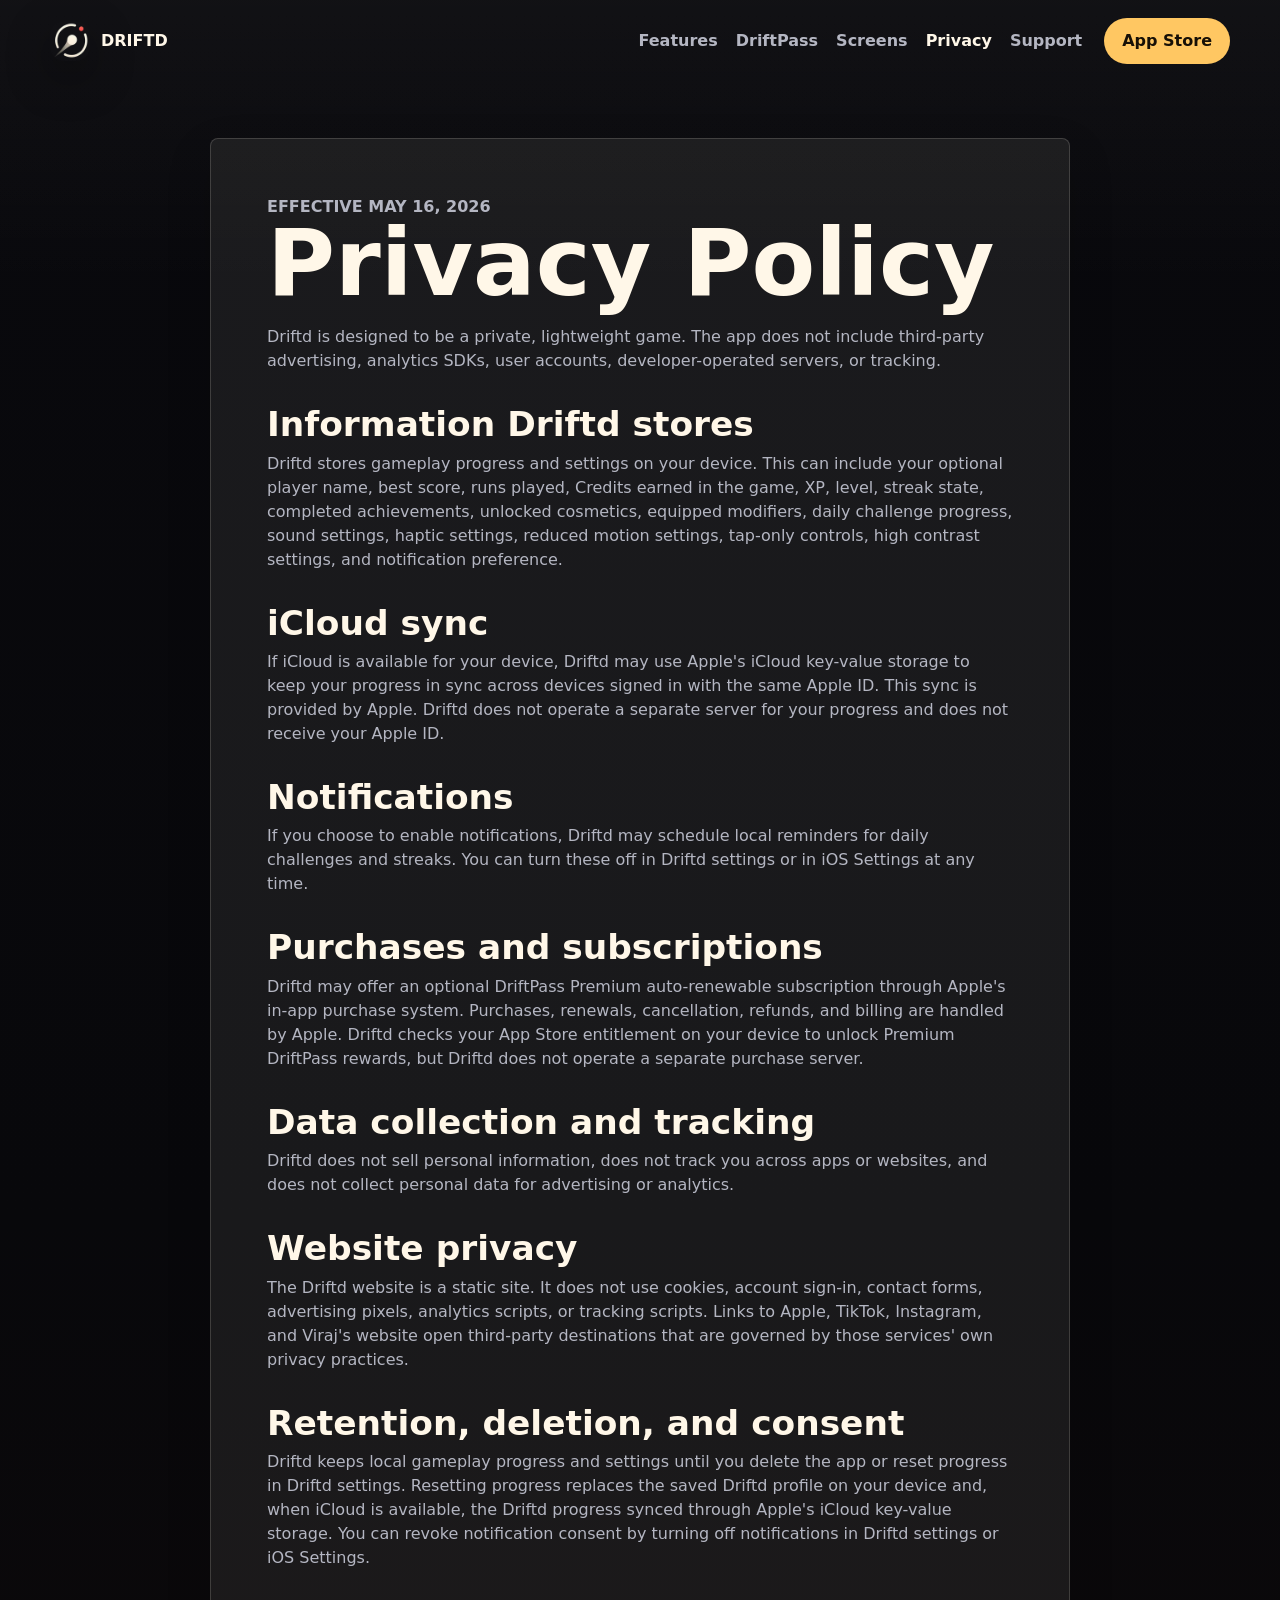
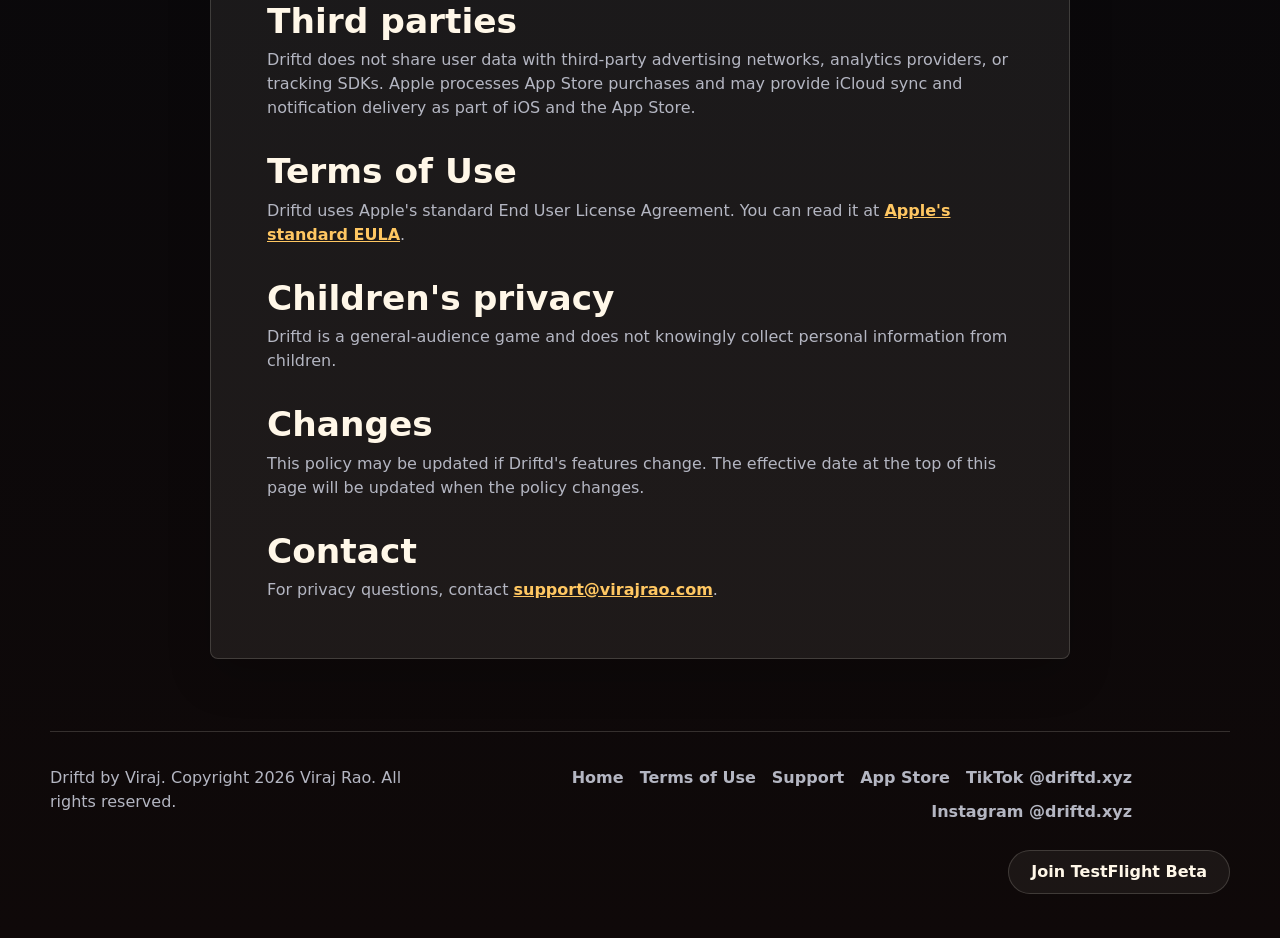
==== commit dfa6e07f: "Point website downloads to App Store" ====
--- a/privacy.html
+++ b/privacy.html
@@ -19,7 +19,7 @@
   <meta name="twitter:image" content="https://driftd.xyz/assets/driftd-app-icon.png">
   <link rel="icon" href="assets/driftd-app-icon.png">
   <link rel="apple-touch-icon" href="assets/driftd-app-icon.png">
-  <link rel="stylesheet" href="styles.css">
+  <link rel="stylesheet" href="styles.css?v=20260520">
 </head>
 <body>
   <header class="site-header">
@@ -37,7 +37,7 @@
       <a href="privacy.html" aria-current="page">Privacy</a>
       <a href="support.html">Support</a>
     </nav>
-    <a class="header-cta" href="https://testflight.apple.com/join/kvmJxUBj" aria-label="Download Beta on TestFlight"><span class="cta-full">Download Beta</span><span class="cta-short">Beta</span></a>
+    <a class="header-cta" href="https://apps.apple.com/nl/app/driftd/id6770102466?l=en-GB" aria-label="Download Driftd on the App Store">App Store</a>
   </header>
 
   <main class="legal">
@@ -62,7 +62,7 @@
     <p>Driftd does not sell personal information, does not track you across apps or websites, and does not collect personal data for advertising or analytics.</p>
 
     <h2>Website privacy</h2>
-    <p>The Driftd website is a static site. It does not use cookies, account sign-in, contact forms, advertising pixels, analytics scripts, or tracking scripts. Links to TestFlight, Apple, TikTok, Instagram, and Viraj's website open third-party destinations that are governed by those services' own privacy practices.</p>
+    <p>The Driftd website is a static site. It does not use cookies, account sign-in, contact forms, advertising pixels, analytics scripts, or tracking scripts. Links to Apple, TikTok, Instagram, and Viraj's website open third-party destinations that are governed by those services' own privacy practices.</p>
 
     <h2>Retention, deletion, and consent</h2>
     <p>Driftd keeps local gameplay progress and settings until you delete the app or reset progress in Driftd settings. Resetting progress replaces the saved Driftd profile on your device and, when iCloud is available, the Driftd progress synced through Apple's iCloud key-value storage. You can revoke notification consent by turning off notifications in Driftd settings or iOS Settings.</p>
@@ -85,13 +85,16 @@
 
   <footer class="site-footer">
     <p>Driftd by <a href="https://virajrao.com">Viraj</a>. Copyright 2026 Viraj Rao. All rights reserved.</p>
-    <div>
+    <div class="footer-links">
       <a href="index.html">Home</a>
       <a href="https://www.apple.com/legal/internet-services/itunes/dev/stdeula/">Terms of Use</a>
       <a href="support.html">Support</a>
-      <a href="https://testflight.apple.com/join/kvmJxUBj">Download Beta</a>
+      <a href="https://apps.apple.com/nl/app/driftd/id6770102466?l=en-GB">App Store</a>
       <a href="https://www.tiktok.com/@driftd.xyz">TikTok @driftd.xyz</a>
       <a href="https://www.instagram.com/driftd.xyz/">Instagram @driftd.xyz</a>
+    </div>
+    <div class="footer-beta">
+      <a class="button secondary" href="https://testflight.apple.com/join/kvmJxUBj">Join TestFlight Beta</a>
     </div>
   </footer>
 </body>
--- a/styles.css
+++ b/styles.css
@@ -138,10 +138,6 @@
   color: #171006;
 }
 
-.cta-short {
-  display: none;
-}
-
 .button {
   min-height: 52px;
   padding: 0 22px;
@@ -457,7 +453,7 @@
 
 .phone-grid {
   display: grid;
-  grid-template-columns: repeat(5, minmax(0, 1fr));
+  grid-template-columns: repeat(4, minmax(0, 1fr));
   gap: 14px;
 }
 
@@ -512,9 +508,9 @@
 }
 
 .site-footer {
-  display: flex;
+  display: grid;
+  grid-template-columns: minmax(0, 390px) minmax(0, 1fr);
   align-items: flex-start;
-  justify-content: space-between;
   gap: 22px;
   padding: 34px 0 44px;
   border-top: 1px solid var(--line);
@@ -526,13 +522,24 @@
   margin: 0;
 }
 
-.site-footer div {
+.footer-links {
   display: flex;
   flex-wrap: wrap;
   justify-content: flex-end;
   gap: 10px 16px;
   max-width: 670px;
   font-weight: 850;
+}
+
+.footer-beta {
+  grid-column: 1 / -1;
+  display: flex;
+  justify-content: flex-end;
+  padding-top: 4px;
+}
+
+.footer-beta .button {
+  min-height: 44px;
 }
 
 @media (max-width: 1040px) {
@@ -614,10 +621,11 @@
   }
 
   .site-footer {
-    flex-direction: column;
-  }
-
-  .site-footer div {
+    grid-template-columns: 1fr;
+  }
+
+  .footer-links,
+  .footer-beta {
     justify-content: flex-start;
   }
 }
@@ -650,14 +658,6 @@
     min-height: 40px;
     padding: 0 16px;
     font-size: 0.9rem;
-  }
-
-  .cta-full {
-    display: none;
-  }
-
-  .cta-short {
-    display: inline;
   }
 
   .main-nav {
